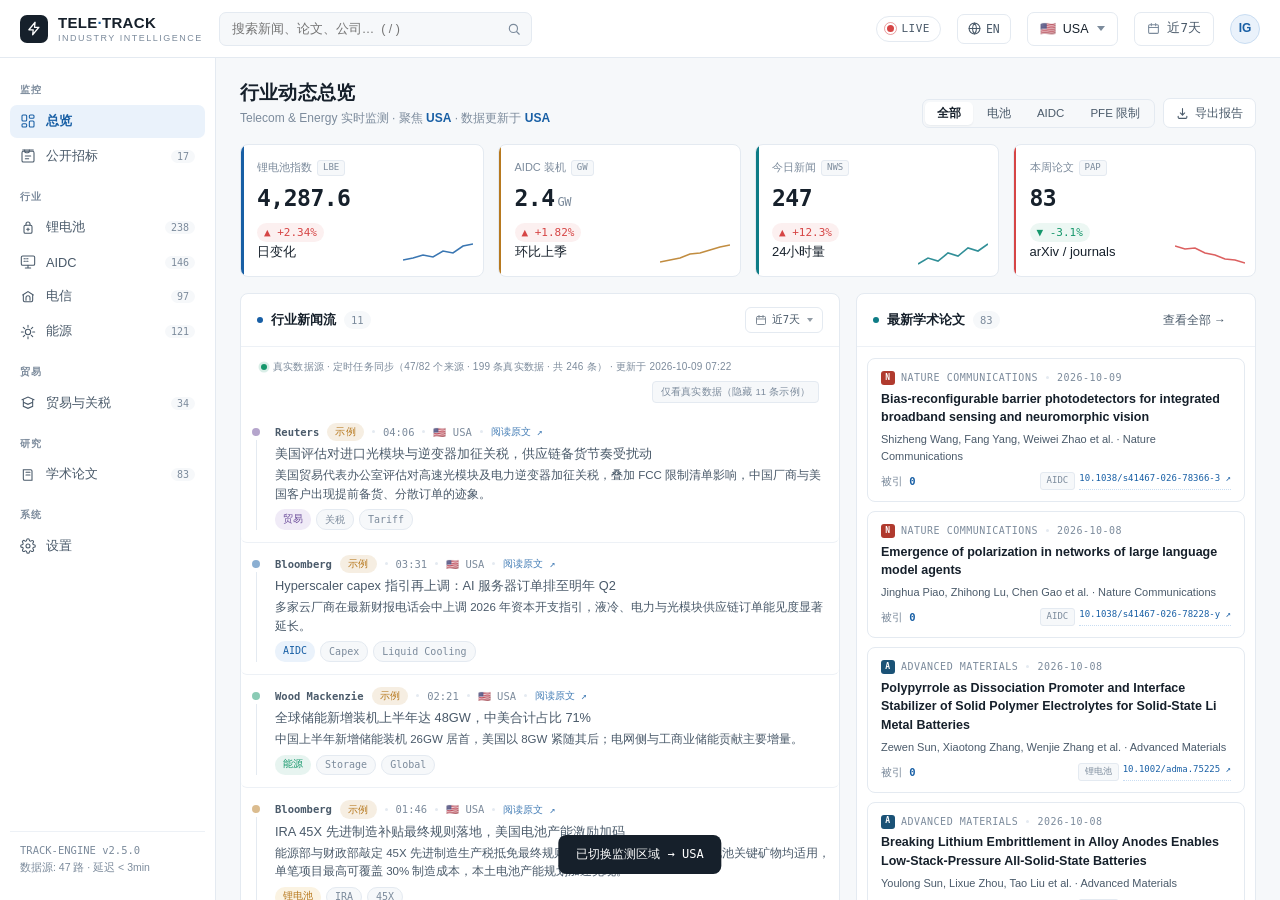
==== index.html @ 71526c95 "update index.html (real-source data pipeline)" ====
<!DOCTYPE html>
<html lang="zh-CN">
<head>
<meta charset="UTF-8">
<meta name="viewport" content="width=device-width, initial-scale=1.0">
<title>TELE·TRACK — Industry Intelligence</title>
<link rel="stylesheet" href="style.css?v=20261009e">
</head>
<body>
<div class="app">

  <div class="deploy-banner" id="deployBanner" style="display:none">
    <span class="dot-w"></span>
    <span id="deployText">已部署 · 公网访问:</span>
    <a href="#" id="deployLink" target="_blank"></a>
    <button class="btn ghost" style="height:22px;color:#aaa;border-color:#333" id="deployCopy">复制</button>
  </div>

  <header class="topbar">
    <div class="logo">
      <div class="logo-mark"><svg viewBox="0 0 24 24" fill="none" stroke="currentColor" stroke-width="2" stroke-linecap="round" stroke-linejoin="round"><path d="M13 2 3 14h7l-1 8 10-12h-7l1-8z"/></svg></div>
      <div><div class="logo-name">TELE<span>·</span>TRACK</div><div class="logo-sub">Industry Intelligence</div></div>
    </div>
    <div class="search"><input type="text" id="globalSearch" data-i18n-ph="search_ph" placeholder="搜索新闻、论文、公司…  ( / )"><svg viewBox="0 0 24 24" fill="none" stroke-width="2" stroke-linecap="round"><circle cx="11" cy="11" r="7"/><path d="m21 21-4.3-4.3"/></svg></div>
    <div class="top-spacer"></div>
    <div class="live-badge"><span class="live-dot"></span><span>LIVE</span></div>
    <button class="lang-btn" id="langBtn"><svg class="globe" viewBox="0 0 24 24" fill="none" stroke="currentColor" stroke-width="2" stroke-linecap="round"><circle cx="12" cy="12" r="10"/><path d="M2 12h20M12 2a15.3 15.3 0 0 1 0 20M12 2a15.3 15.3 0 0 0 0 20"/></svg><span id="langLabel">EN</span></button>
    <div class="country-wrap" id="countryWrap">
      <button class="country-btn" id="countryBtn"><span id="flagImg" class="flag">🇺🇸</span><span id="countryLabel">USA</span><span class="caret"></span></button>
      <div class="country-drop" id="countryDrop"></div>
    </div>
    <button class="date-btn" id="dateBtn"><svg viewBox="0 0 24 24" fill="none" stroke-width="2" stroke-linecap="round"><rect x="3" y="5" width="18" height="16" rx="2"/><path d="M8 3v4M16 3v4M3 10h18"/></svg><span id="dateRangeLabel">2026-08-21</span></button>
    <div class="avatar" id="avatarBtn">IG</div>
  </header>

  <div class="body">
    <nav class="sidebar">
      <div class="side-label" data-i18n="lbl_monitor">Monitor</div>
      <button class="nav-item active" data-page="overview"><svg viewBox="0 0 24 24" fill="none" stroke-width="1.8" stroke-linecap="round"><rect x="3" y="3" width="7" height="9" rx="1.5"/><rect x="14" y="3" width="7" height="5" rx="1.5"/><rect x="14" y="12" width="7" height="9" rx="1.5"/><rect x="3" y="16" width="7" height="5" rx="1.5"/></svg><span data-i18n="nav_overview">Overview</span></button>
      <button class="nav-item" data-page="tender"><svg viewBox="0 0 24 24" fill="none" stroke-width="1.8" stroke-linecap="round" stroke-linejoin="round"><path d="M14 3v2a2 2 0 0 1-2 2H9a2 2 0 0 1-2-2V3"/><path d="M4 3h16"/><rect x="3" y="5" width="18" height="16" rx="2"/><path d="M8 12h8M8 16h5"/></svg><span data-i18n="nav_tender">Tenders</span><span class="badge" id="tnBadge">14</span></button>
      <div class="side-label" data-i18n="lbl_sectors" style="padding-top:14px">Sectors</div>
      <button class="nav-item" data-page="lithium"><svg viewBox="0 0 24 24" fill="none" stroke-width="1.8" stroke-linecap="round"><rect x="6" y="8" width="12" height="12" rx="2"/><path d="M9 8V6a3 3 0 0 1 6 0v2M12 12v4M10 14h4"/></svg><span data-i18n="nav_lithium">Lithium Battery</span><span class="badge">238</span></button>
      <button class="nav-item" data-page="aidc"><svg viewBox="0 0 24 24" fill="none" stroke-width="1.8" stroke-linecap="round"><rect x="2" y="3" width="20" height="14" rx="2"/><path d="M8 21h8M12 17v4M6 7h2M10 7h2M6 11h2M10 11h2"/></svg><span data-i18n="nav_aidc">AIDC</span><span class="badge">146</span></button>
      <button class="nav-item" data-page="telecom"><svg viewBox="0 0 24 24" fill="none" stroke-width="1.8" stroke-linecap="round"><path d="m4 9 8-5 8 5M5 9v8a2 2 0 0 0 2 2h10a2 2 0 0 0 2-2V9M9 17v-4a3 3 0 0 1 6 0v4"/></svg><span data-i18n="nav_telecom">Telecom</span><span class="badge">97</span></button>
      <button class="nav-item" data-page="energy"><svg viewBox="0 0 24 24" fill="none" stroke-width="1.8" stroke-linecap="round"><circle cx="12" cy="12" r="4"/><path d="M12 2v3M12 19v3M2 12h3M19 12h3M4.9 4.9l2.1 2.1M17 17l2.1 2.1M19.1 4.9 17 7M7 17l-2.1 2.1"/></svg><span data-i18n="nav_energy">Energy</span><span class="badge">121</span></button>
      <div class="side-label" data-i18n="lbl_trade" style="padding-top:14px">Trade</div>
      <button class="nav-item" data-page="trade"><svg viewBox="0 0 24 24" fill="none" stroke-width="1.8" stroke-linecap="round"><path d="M3 7l9-4 9 4M5 7v10l7 3 7-3V7M5 11l7 3 7-3"/></svg><span data-i18n="nav_trade">Trade & Tariffs</span><span class="badge">34</span></button>
      <div class="side-label" data-i18n="lbl_research" style="padding-top:14px">Research</div>
      <button class="nav-item" data-page="papers"><svg viewBox="0 0 24 24" fill="none" stroke-width="1.8" stroke-linecap="round"><path d="M5 4h11a2 2 0 0 1 2 2v14H7a2 2 0 0 1-2-2V4z"/><path d="M9 8h6M9 12h6"/></svg><span data-i18n="nav_papers">Academic Papers</span><span class="badge">83</span></button>
      <div class="side-label" data-i18n="lbl_system" style="padding-top:14px">System</div>
      <button class="nav-item" data-page="settings"><svg viewBox="0 0 24 24" fill="none" stroke-width="1.8" stroke-linecap="round"><circle cx="12" cy="12" r="3"/><path d="M19.4 15a1.65 1.65 0 0 0 .33 1.82l.06.06a2 2 0 1 1-2.83 2.83l-.06-.06a1.65 1.65 0 0 0-1.82-.33 1.65 1.65 0 0 0-1 1.51V21a2 2 0 1 1-4 0v-.09A1.65 1.65 0 0 0 9 19.4a1.65 1.65 0 0 0-1.82.33l-.06.06a2 2 0 1 1-2.83-2.83l.06-.06a1.65 1.65 0 0 0 .33-1.82 1.65 1.65 0 0 0-1.51-1H3a2 2 0 1 1 0-4h.09A1.65 1.65 0 0 0 4.6 9a1.65 1.65 0 0 0-.33-1.82l-.06-.06a2 2 0 1 1 2.83-2.83l.06.06a1.65 1.65 0 0 0 1.82.33H9a1.65 1.65 0 0 0 1-1.51V3a2 2 0 1 1 4 0v.09a1.65 1.65 0 0 0 1 1.51 1.65 1.65 0 0 0 1.82-.33l.06-.06a2 2 0 1 1 2.83 2.83l-.06.06a1.65 1.65 0 0 0-.33 1.82V9a1.65 1.65 0 0 0 1.51 1H21a2 2 0 1 1 0 4h-.09a1.65 1.65 0 0 0-1.51 1z"/></svg><span data-i18n="nav_settings">Settings</span></button>
      <div class="side-bottom"><div class="ver">TRACK-ENGINE v2.5.0</div><div data-i18n="side_src">数据源: 47 路 · 延迟 < 3min</div></div>
    </nav>

    <main class="main" id="main">

      <!-- ============ OVERVIEW ============ -->
      <section class="page active" id="page-overview">
        <div class="page-head">
          <div class="page-title"><h1 data-i18n="ov_title">行业动态总览</h1><p><span data-i18n="ov_sub_a">Telecom & Energy 实时监测 · 聚焦</span> <span class="loc" id="ovLoc">China</span> · <span data-i18n="ov_sub_b">数据更新于</span> <span class="loc" id="ovTime">09:41:02</span></p></div>
          <div class="page-actions"><div class="tabs" id="ovTabs"><button class="tab active" data-f="all" data-i18n="tab_all">All</button><button class="tab" data-f="lithium" data-i18n="tab_battery">Battery</button><button class="tab" data-f="aidc" data-i18n="tab_aidc">AIDC</button><button class="tab" data-f="pfe" data-i18n="tab_pfe">PFE</button></div><button class="btn" id="exportBtn"><svg viewBox="0 0 24 24" width="13" height="13" fill="none" stroke="currentColor" stroke-width="2" stroke-linecap="round"><path d="M12 3v12m0 0 4-4m-4 4-4-4M4 17v2a2 2 0 0 0 2 2h12a2 2 0 0 0 2-2v-2"/></svg><span data-i18n="btn_export">导出报告</span></button></div>
        </div>
        <div class="kpi-row">
          <div class="kpi b-blue"><div class="kpi-label"><span data-i18n="kpi_li_idx">Lithium Battery Index</span> <span class="tag">LBE</span></div><div class="kpi-value" id="kpiLiIndex">4,287.6</div><span class="kpi-delta up" id="kpiLiDelta">▲ +2.34%</span><div class="kpi-sub" data-i18n="kpi_1d">1D change</div><svg class="kpi-spark" viewBox="0 0 70 30"><polyline points="0,24 10,22 20,19 30,21 40,15 50,17 60,10 70,8" fill="none" stroke="#185FA5" stroke-width="1.6"/></svg></div>
          <div class="kpi b-amber"><div class="kpi-label"><span data-i18n="kpi_aidc_cap">AIDC Capacity</span> <span class="tag">GW</span></div><div class="kpi-value">2.4<span class="unit">GW</span></div><span class="kpi-delta up">▲ +1.82%</span><div class="kpi-sub" data-i18n="kpi_qoq">vs prev quarter</div><svg class="kpi-spark" viewBox="0 0 70 30"><polyline points="0,26 10,24 20,22 30,18 40,17 50,14 60,11 70,9" fill="none" stroke="#B7791F" stroke-width="1.6"/></svg></div>
          <div class="kpi b-teal"><div class="kpi-label"><span data-i18n="kpi_news_today">News Today</span> <span class="tag">NWS</span></div><div class="kpi-value" id="kpiNews">247</div><span class="kpi-delta up">▲ +12.3%</span><div class="kpi-sub" data-i18n="kpi_24h">24h volume</div><svg class="kpi-spark" viewBox="0 0 70 30"><polyline points="0,28 10,22 20,25 30,17 40,20 50,12 60,15 70,8" fill="none" stroke="#0E7C86" stroke-width="1.6"/></svg></div>
          <div class="kpi b-red"><div class="kpi-label"><span data-i18n="kpi_papers_week">Papers This Week</span> <span class="tag">PAP</span></div><div class="kpi-value">83</div><span class="kpi-delta down">▼ -3.1%</span><div class="kpi-sub">arXiv / journals</div><svg class="kpi-spark" viewBox="0 0 70 30"><polyline points="0,10 10,13 20,12 30,17 40,19 50,23 60,24 70,27" fill="none" stroke="#D64545" stroke-width="1.6"/></svg></div>
        </div>

        <div class="cols-32">
          <div class="panel">
            <div class="panel-head"><div class="panel-title"><span class="dot"></span> <span data-i18n="pn_news" id="ovNewsTitle">行业新闻流</span> <span class="count" id="newsCount">247</span></div><div class="rp-mount" id="rpOvNews"></div></div>
            <div class="panel-body" style="padding:0 8px"><div class="news-list" id="newsList"></div></div>
            <div class="panel-foot" id="loadMoreNews" data-i18n="load_more_news">加载更多新闻 ↓</div>
          </div>
          <div class="panel">
            <div class="panel-head"><div class="panel-title"><span class="dot" style="background:var(--teal)"></span> <span data-i18n="pn_papers">最新学术论文</span> <span class="count">83</span></div><button class="btn ghost" style="height:26px" onclick="go('papers')" data-i18n="view_all">查看全部 →</button></div>
            <div class="panel-body" style="padding:2px 10px"><div id="paperList"></div></div>
          </div>
        </div>
        <div class="panel">
          <div class="panel-head"><div class="panel-title"><span class="dot" style="background:var(--accent)"></span> <span data-i18n="trend_title">新闻热度趋势</span></div><div class="rp-mount" id="rpTrend"></div><div class="legend"><div class="legend-item"><span class="sw" style="background:var(--amber)"></span><span data-i18n="leg_lithium">Lithium</span></div><div class="legend-item"><span class="sw" style="background:var(--accent)"></span><span data-i18n="leg_aidc">AIDC</span></div><div class="legend-item"><span class="sw" style="background:var(--teal)"></span><span data-i18n="leg_telecom">Telecom</span></div><div class="legend-item"><span class="sw" style="background:var(--down)"></span><span data-i18n="leg_energy">Energy</span></div></div></div>
          <div class="chart-wrap"><div class="bars" id="trendBars"></div></div>
        </div>

        <!-- Price table (LFP + AIDC focus) -->
        <div class="panel">
          <div class="panel-head"><div class="panel-title"><span class="dot" style="background:var(--amber)"></span> <span data-i18n="pt_title">核心商品价格 · Spot Prices</span></div><div style="display:flex;gap:12px;align-items:center"><span style="font-family:var(--mono);font-size:10.5px;color:var(--ink-3)" id="priceStamp">UTC+8 09:41</span><span class="chip" style="cursor:default" id="priceCountryChip">🇨🇳 China</span></div></div>
          <div class="panel-body" style="padding:0 8px"><table class="tbl" id="priceTable"></table></div>
        </div>
      </section>

      <!-- ============ LITHIUM ============ -->
      <section class="page" id="page-lithium">
        <div class="page-head"><div class="page-title"><h1 data-i18n="li_title">锂电池产业监测</h1><p data-i18n="li_sub">产业链 · 价格 · 产能 · 政策 · 实时新闻 <span class="loc" id="liLoc">China</span></p></div><div class="page-actions"><div class="chips" id="liChips"><button class="chip active" data-d="7d">7d</button><button class="chip" data-d="30d">30d</button><button class="chip" data-d="90d">90d</button></div></div></div>
        <div class="kpi-row">
          <div class="kpi b-amber"><div class="kpi-label" data-i18n="li_kpi1">碳酸锂现货</div><div class="kpi-value">76,500<span class="unit">¥/t</span></div><span class="kpi-delta up">▲ +1.2%</span><div class="kpi-sub">SMM 均价</div></div>
          <div class="kpi b-blue"><div class="kpi-label" data-i18n="li_kpi2">动力电池装机</div><div class="kpi-value">42.8<span class="unit">GWh</span></div><span class="kpi-delta up">▲ +8.4%</span><div class="kpi-sub" data-i18n="li_mom">月环比</div></div>
          <div class="kpi b-teal"><div class="kpi-label" data-i18n="li_kpi3">储能电池出货</div><div class="kpi-value">31.2<span class="unit">GWh</span></div><span class="kpi-delta up">▲ +15.6%</span><div class="kpi-sub" data-i18n="li_yoy">月同比</div></div>
          <div class="kpi b-red"><div class="kpi-label" data-i18n="li_kpi4">产能利用率</div><div class="kpi-value">67.3<span class="unit">%</span></div><span class="kpi-delta flat">— 持平</span><div class="kpi-sub" data-i18n="li_head">头部厂商</div></div>
        </div>
        <div class="cols-2">
          <div class="panel"><div class="panel-head"><div class="panel-title"><span class="dot" style="background:var(--amber)"></span> <span data-i18n="li_chart1">碳酸锂价格走势</span></div><div class="rp-mount" id="rpLiChart"></div></div><div class="chart-wrap"><svg class="svg-chart" id="liPriceChart" viewBox="0 0 520 200" preserveAspectRatio="none" style="height:200px"></svg></div></div>
          <div class="panel"><div class="panel-head"><div class="panel-title"><span class="dot" style="background:var(--teal)"></span> <span data-i18n="li_chain">产业链热度</span></div><div class="rp-mount" id="rpLiHeat"></div></div><div class="panel-body"><div class="heat-row" id="liHeat"></div></div></div>
        </div>
        <div class="panel"><div class="panel-head"><div class="panel-title"><span class="dot" style="background:var(--amber)"></span> <span data-i18n="li_news2">锂电池相关新闻</span></div><div class="rp-mount" id="rpLiNews"></div></div><div class="panel-body" style="padding:0 8px"><div class="news-list" id="liNewsList"></div></div></div>
      </section>

      <!-- ============ AIDC ============ -->
      <section class="page" id="page-aidc">
        <div class="page-head"><div class="page-title"><h1 data-i18n="ai_title">AIDC 算力基础设施监测</h1><p data-i18n="ai_sub">AI Data Center · 装机 · PUE · 资本开支 <span class="loc" id="aiLoc">China</span></p></div></div>
        <div class="kpi-row">
          <div class="kpi b-blue"><div class="kpi-label" data-i18n="ai_kpi1">智能算力规模</div><div class="kpi-value">2.4<span class="unit">EFLOPS</span></div><span class="kpi-delta up">▲ +18.2%</span><div class="kpi-sub" data-i18n="ai_yoy">同比</div></div>
          <div class="kpi b-teal"><div class="kpi-label" data-i18n="ai_kpi2">平均 PUE</div><div class="kpi-value">1.28</div><span class="kpi-delta down">▼ -0.06</span><div class="kpi-sub" data-i18n="ai_new">新建项目</div></div>
          <div class="kpi b-amber"><div class="kpi-label" data-i18n="ai_kpi3">数据中心资本开支</div><div class="kpi-value">312<span class="unit">B¥</span></div><span class="kpi-delta up">▲ +42.0%</span><div class="kpi-sub">2026E</div></div>
          <div class="kpi b-red"><div class="kpi-label" data-i18n="ai_kpi4">在用机柜</div><div class="kpi-value">86.4<span class="unit">万</span></div><span class="kpi-delta up">▲ +9.1%</span><div class="kpi-sub" data-i18n="ai_mom">环比</div></div>
        </div>
        <div class="cols-2">
          <div class="panel"><div class="panel-head"><div class="panel-title"><span class="dot"></span> <span data-i18n="ai_chart1">算力装机趋势 (EFLOPS)</span></div><div class="rp-mount" id="rpAidcChart"></div></div><div class="chart-wrap"><svg class="svg-chart" id="aidcChart" viewBox="0 0 520 200" preserveAspectRatio="none" style="height:200px"></svg></div></div>
          <div class="panel"><div class="panel-head"><div class="panel-title"><span class="dot" style="background:var(--amber)"></span> <span data-i18n="ai_region">区域布局</span></div><div class="rp-mount" id="rpAiRegion"></div></div><div class="panel-body"><table class="tbl" id="aiRegion"></table></div></div>
        </div>
        <div class="panel"><div class="panel-head"><div class="panel-title"><span class="dot" style="background:var(--accent)"></span> <span data-i18n="ai_news">AIDC 相关新闻</span></div><div class="rp-mount" id="rpAiNews"></div></div><div class="panel-body" style="padding:0 8px"><div class="news-list" id="aiNewsList"></div></div></div>
      </section>

      <!-- ============ TELECOM ============ -->
      <section class="page" id="page-telecom">
        <div class="page-head"><div class="page-title"><h1 data-i18n="tc_title">电信行业监测</h1><p data-i18n="tc_sub">5G · 网络资本开支 · 运营商数据 <span class="loc" id="tcLoc">China</span></p></div></div>
        <div class="kpi-row">
          <div class="kpi b-teal"><div class="kpi-label" data-i18n="tc_kpi1">5G 基站</div><div class="kpi-value">425.6<span class="unit">万</span></div><span class="kpi-delta up">▲ +6.8%</span><div class="kpi-sub" data-i18n="tc_cum">累计</div></div>
          <div class="kpi b-blue"><div class="kpi-label" data-i18n="tc_kpi2">5G 用户</div><div class="kpi-value">10.9<span class="unit">亿</span></div><span class="kpi-delta up">▲ +4.2%</span><div class="kpi-sub" data-i18n="tc_pen">渗透率 62%</div></div>
          <div class="kpi b-amber"><div class="kpi-label" data-i18n="tc_kpi3">电信资本开支</div><div class="kpi-value">348<span class="unit">B¥</span></div><span class="kpi-delta down">▼ -5.4%</span><div class="kpi-sub">2026E</div></div>
          <div class="kpi b-red"><div class="kpi-label" data-i18n="tc_kpi4">算力网络投入</div><div class="kpi-value">86<span class="unit">B¥</span></div><span class="kpi-delta up">▲ +31.0%</span><div class="kpi-sub" data-i18n="tc_share">占比提升</div></div>
        </div>
        <div class="cols-2">
          <div class="panel"><div class="panel-head"><div class="panel-title"><span class="dot" style="background:var(--teal)"></span> <span data-i18n="tc_chart1">5G 基站累计建设</span></div><div class="rp-mount" id="rpTcChart"></div></div><div class="chart-wrap"><svg class="svg-chart" id="tcChart" viewBox="0 0 520 200" preserveAspectRatio="none" style="height:200px"></svg></div></div>
          <div class="panel"><div class="panel-head"><div class="panel-title"><span class="dot" style="background:var(--amber)"></span> <span data-i18n="tc_ops">运营商动态</span></div><div class="rp-mount" id="rpTcMini"></div></div><div class="panel-body" style="padding:2px 8px"><div class="news-list" id="tcNewsMini"></div></div></div>
        </div>
        <div class="panel"><div class="panel-head"><div class="panel-title"><span class="dot"></span> <span data-i18n="tc_news">电信新闻流</span></div><div class="rp-mount" id="rpTcNews"></div></div><div class="panel-body" style="padding:0 8px"><div class="news-list" id="tcNewsList"></div></div></div>
      </section>

      <!-- ============ ENERGY ============ -->
      <section class="page" id="page-energy">
        <div class="page-head"><div class="page-title"><h1 data-i18n="eg_title">能源行业监测</h1><p data-i18n="eg_sub">电力需求 · 储能 · 新能源装机 · 电价 <span class="loc" id="egLoc">China</span></p></div></div>
        <div class="kpi-row">
          <div class="kpi b-down"><div class="kpi-label" data-i18n="eg_kpi1">全社会用电量</div><div class="kpi-value">9.36<span class="unit">万亿kWh</span></div><span class="kpi-delta up">▲ +6.5%</span><div class="kpi-sub" data-i18n="eg_cum">1-7月累计</div></div>
          <div class="kpi b-teal"><div class="kpi-label" data-i18n="eg_kpi2">新型储能新增</div><div class="kpi-value">38.4<span class="unit">GW</span></div><span class="kpi-delta up">▲ +47.0%</span><div class="kpi-sub" data-i18n="eg_yoy">同比</div></div>
          <div class="kpi b-blue"><div class="kpi-label" data-i18n="eg_kpi3">风光装机占比</div><div class="kpi-value">44.6<span class="unit">%</span></div><span class="kpi-delta up">▲ +3.2pp</span><div class="kpi-sub" data-i18n="eg_gen">发电装机</div></div>
          <div class="kpi b-amber"><div class="kpi-label" data-i18n="eg_kpi4">绿电交易量</div><div class="kpi-value">612<span class="unit">TWh</span></div><span class="kpi-delta up">▲ +58.0%</span><div class="kpi-sub" data-i18n="eg_yoy2">同比</div></div>
        </div>
        <div class="cols-2">
          <div class="panel"><div class="panel-head"><div class="panel-title"><span class="dot" style="background:var(--down)"></span> <span data-i18n="eg_chart1">电力需求结构</span></div><div class="rp-mount" id="rpEgDonut"></div></div><div class="panel-body" id="egDonutBox"><svg class="svg-chart" viewBox="0 0 300 180" style="height:180px;margin:0 auto;max-width:300px"><circle cx="150" cy="90" r="62" fill="none" stroke="#E4EAF1" stroke-width="26"/><circle cx="150" cy="90" r="62" fill="none" stroke="#15976B" stroke-width="26" stroke-dasharray="72 100" stroke-dashoffset="25" transform="rotate(-90 150 90)"/><circle cx="150" cy="90" r="62" fill="none" stroke="#185FA5" stroke-width="26" stroke-dasharray="62 100" stroke-dashoffset="97" transform="rotate(-90 150 90)"/><circle cx="150" cy="90" r="62" fill="none" stroke="#B7791F" stroke-width="26" stroke-dasharray="55 100" stroke-dashoffset="159" transform="rotate(-90 150 90)"/><circle cx="150" cy="90" r="62" fill="none" stroke="#0E7C86" stroke-width="26" stroke-dasharray="42 100" stroke-dashoffset="214" transform="rotate(-90 150 90)"/><text x="150" y="86" text-anchor="middle" font-family="var(--mono)" font-size="18" font-weight="600" fill="#16202B">9.36</text><text x="150" y="104" text-anchor="middle" font-size="9" fill="#7C8B9C">万亿 kWh</text></svg><div class="legend" style="justify-content:center;margin-top:8px;flex-wrap:wrap;gap:12px"><div class="legend-item"><span class="sw" style="background:var(--down)"></span>二产 41%</div><div class="legend-item"><span class="sw" style="background:var(--accent)"></span>三产 31%</div><div class="legend-item"><span class="sw" style="background:var(--amber)"></span>居民 20%</div><div class="legend-item"><span class="sw" style="background:var(--teal)"></span>一产 8%</div></div></div></div>
          <div class="panel"><div class="panel-head"><div class="panel-title"><span class="dot" style="background:var(--down)"></span> <span data-i18n="eg_chart2">新型储能装机趋势</span></div><div class="rp-mount" id="rpEgChart"></div></div><div class="chart-wrap"><svg class="svg-chart" id="egChart" viewBox="0 0 520 200" preserveAspectRatio="none" style="height:200px"></svg></div></div>
        </div>
        <div class="panel"><div class="panel-head"><div class="panel-title"><span class="dot" style="background:var(--down)"></span> <span data-i18n="eg_news">能源新闻流</span></div><div class="rp-mount" id="rpEgNews"></div></div><div class="panel-body" style="padding:0 8px"><div class="news-list" id="egNewsList"></div></div></div>
      </section>

      <!-- ============ TRADE & TARIFFS ============ -->
      <section class="page" id="page-trade">
        <div class="page-head"><div class="page-title"><h1 data-i18n="tr_title">贸易与关税监测</h1><p data-i18n="tr_sub">各国原材料价格 · 关税政策 · 贸易壁垒实时追踪 <span class="loc" id="trLoc">China</span></p></div></div>
        <div class="kpi-row">
          <div class="kpi b-purple"><div class="kpi-label" data-i18n="tr_kpi1">中国锂电出口额</div><div class="kpi-value">487<span class="unit">B¥</span></div><span class="kpi-delta up">▲ +18.5%</span><div class="kpi-sub" data-i18n="tr_yoy1">1-7月同比</div></div>
          <div class="kpi b-blue"><div class="kpi-label" data-i18n="tr_kpi2">对华综合关税均值</div><div class="kpi-value">23.4<span class="unit">%</span></div><span class="kpi-delta up">▲ +4.2pp</span><div class="kpi-sub" data-i18n="tr_yoy2">同比上升</div></div>
          <div class="kpi b-amber"><div class="kpi-label" data-i18n="tr_kpi3">欧盟 CBAM 覆盖率</div><div class="kpi-value">100<span class="unit">%</span></div><span class="kpi-delta flat">— 2026全面</span><div class="kpi-sub" data-i18n="tr_cbam">碳关税过渡期结束</div></div>
          <div class="kpi b-teal"><div class="kpi-label" data-i18n="tr_kpi4">贸易政策事件</div><div class="kpi-value">34</div><span class="kpi-delta up">▲ +6</span><div class="kpi-sub" data-i18n="tr_7d">近7日新增</div></div>
        </div>

        <div class="cols-2">
          <!-- Tariff comparison -->
          <div class="panel">
            <div class="panel-head"><div class="panel-title"><span class="dot" style="background:var(--purple)"></span> <span data-i18n="tr_tariff_tbl">主要产品关税对比</span></div><span class="chip" style="cursor:default" data-i18n="tr_vs_cn">对华进口</span></div>
            <div class="panel-body" style="padding:0 8px"><table class="tbl" id="tariffTable"></table><div class="tbl-src-hint" data-i18n="tr_src_hint">来源标注于各行 · 点击来源名跳转官方页面</div></div>
          </div>
          <!-- Raw material prices by country -->
          <div class="panel">
            <div class="panel-head"><div class="panel-title"><span class="dot" style="background:var(--amber)"></span> <span data-i18n="tr_mat_tbl">各国原材料实时价格</span></div></div>
            <div class="panel-body" style="padding:0 8px"><table class="tbl" id="matPriceTable"></table><div class="tbl-src-hint" data-i18n="tr_src_hint">来源标注于各行 · 点击来源名跳转官方页面</div></div>
          </div>
        </div>

        <!-- Tariff timeline -->
        <div class="panel">
          <div class="panel-head"><div class="panel-title"><span class="dot" style="background:var(--purple)"></span> <span data-i18n="tr_timeline">关税政策动态</span> <span class="count">34</span></div><div class="rp-mount" id="rpTradeNews"></div></div>
          <div class="panel-body" style="padding:0 8px"><div class="news-list" id="tradeNewsList"></div></div>
        </div>
      </section>

      <!-- ============ PAPERS ============ -->
      <section class="page" id="page-papers">
        <div class="page-head"><div class="page-title"><h1 data-i18n="pa_title">学术论文库</h1><p data-i18n="pa_sub">顶刊自动追踪 · Nature Energy / Science / Joule / EES / Adv. Mater. / IEEE / arXiv</p></div><div class="page-actions"><div class="search" style="max-width:240px"><input type="text" id="paperSearch" data-i18n-ph="pa_search_ph" placeholder="搜索标题 / 作者 / 关键词"><svg viewBox="0 0 24 24" fill="none" stroke-width="2" stroke-linecap="round"><circle cx="11" cy="11" r="7"/><path d="m21 21-4.3-4.3"/></svg></div></div></div>
        <div class="panel"><div class="panel-head"><div class="chips" id="paperJournals"><button class="chip active" data-j="all" data-i18n="pa_f_all">All</button><button class="chip" data-j="nature">Nature Energy</button><button class="chip" data-j="science">Science</button><button class="chip" data-j="natcom">Nat. Commun.</button><button class="chip" data-j="joule">Joule</button><button class="chip" data-j="ees">EES</button><button class="chip" data-j="advmat">Adv. Mater.</button><button class="chip" data-j="applied">Applied Energy</button><button class="chip" data-j="ieee">IEEE</button><button class="chip" data-j="arxiv">arXiv</button></div><div class="legend"><div class="legend-item"><span class="sw" style="background:var(--amber)"></span><span data-i18n="leg_lithium">Lithium</span></div><div class="legend-item"><span class="sw" style="background:var(--accent)"></span><span data-i18n="leg_aidc">AIDC</span></div><div class="legend-item"><span class="sw" style="background:var(--teal)"></span><span data-i18n="leg_telecom">Telecom</span></div><div class="legend-item"><span class="sw" style="background:var(--down)"></span><span data-i18n="leg_energy">Energy</span></div></div><div class="rp-mount" id="rpPapers"></div></div><div class="panel-body" style="padding:4px 12px 12px"><div id="paperGrid" style="display:grid;grid-template-columns:repeat(2,1fr);gap:0 14px"></div></div><div class="panel-foot" id="loadMorePapers" data-i18n="load_more_papers">加载更多论文 ↓</div></div>
      </section>

      <!-- ============ TENDERS (public procurement) ============ -->
      <section class="page" id="page-tender">
        <div class="page-head"><div class="page-title"><h1 data-i18n="tn_title">公开招标监测</h1><p data-i18n="tn_sub">各国官方采购平台招标信息 · 一键直达官网 <span class="loc" id="tnLoc">USA</span></p></div><div class="page-actions"><div class="chips" id="tnStatusChips"><button class="chip active" data-s="all" data-i18n="tn_f_all">All</button><button class="chip" data-s="open" data-i18n="tn_open">Open</button><button class="chip" data-s="closed" data-i18n="tn_closed">Closed</button></div></div></div>
        <div class="kpi-row">
          <div class="kpi b-blue"><div class="kpi-label"><span data-i18n="tn_stat_open">Open Tenders</span> <span class="tag">BID</span></div><div class="kpi-value" id="tnStatOpen">0</div><span class="kpi-delta up" data-i18n="tn_live">● LIVE</span><div class="kpi-sub">SAM.gov · CCGP · TED</div></div>
          <div class="kpi b-red"><div class="kpi-label"><span data-i18n="tn_stat_exp">Due in 7 Days</span> <span class="tag">SOON</span></div><div class="kpi-value" id="tnStatExp">0</div><span class="kpi-delta down" data-i18n="tn_soon">⏳ Urgent</span><div class="kpi-sub" data-i18n="tn_due7_sub">deadline approaching</div></div>
          <div class="kpi b-teal"><div class="kpi-label"><span data-i18n="tn_stat_mkt">Markets</span> <span class="tag">MKT</span></div><div class="kpi-value" id="tnStatMkt">0</div><span class="kpi-delta up" data-i18n="tn_mkt_d">🌐 Global</span><div class="kpi-sub" data-i18n="tn_mkt_sub">countries covered</div></div>
          <div class="kpi b-amber"><div class="kpi-label"><span data-i18n="tn_stat_new">New This Week</span> <span class="tag">NEW</span></div><div class="kpi-value" id="tnStatNew">0</div><span class="kpi-delta flat" data-i18n="tn_new_d">🆕 New</span><div class="kpi-sub" data-i18n="tn_new_sub">published in 7d</div></div>
        </div>
        <div class="panel">
          <div class="panel-head"><div class="panel-title"><span class="dot" style="background:var(--teal)"></span> <span data-i18n="tn_portals">Official Tender Portals</span> <span class="tag t-gov" style="margin-left:2px">GOV</span></div><span style="font-family:var(--mono);font-size:10px;color:var(--ink-3)" data-i18n="tn_portals_sub">Government platforms · click to open</span></div>
          <div class="panel-body" style="padding:8px 16px"><div class="tender-portal-row" id="tenderPortals"></div></div>
        </div>
        <div class="panel">
          <div class="panel-head"><div class="panel-title"><span class="dot" style="background:var(--amber)"></span> <span data-i18n="tn_list">Tender List</span> <span class="count" id="tnCount">14</span></div><div style="display:flex;gap:10px;align-items:center;flex-wrap:wrap"><div class="chips" id="tnSectorChips"><button class="chip active" data-f="all" data-i18n="tn_f_all">All</button><button class="chip" data-f="lithium" data-i18n="tag_lithium">Lithium</button><button class="chip" data-f="aidc" data-i18n="tag_aidc">AIDC</button><button class="chip" data-f="telecom" data-i18n="tag_telecom">Telecom</button><button class="chip" data-f="energy" data-i18n="tag_energy">Energy</button></div><div class="search" style="max-width:220px"><input type="text" id="tenderSearch" data-i18n-ph="tn_ph" placeholder="搜索招标项目 / 机构…"><svg viewBox="0 0 24 24" fill="none" stroke-width="2" stroke-linecap="round"><circle cx="11" cy="11" r="7"/><path d="m21 21-4.3-4.3"/></svg></div></div></div>
          <div class="panel-body" style="padding:0 8px"><div class="tender-list" id="tenderList"></div></div>
        </div>
      </section>

      <!-- ============ SETTINGS ============ -->
      <section class="page" id="page-settings">
        <div class="page-head"><div class="page-title"><h1 data-i18n="se_title">系统设置</h1><p data-i18n="se_sub">数据源、推送、订阅与 API 配置</p></div></div>
        <div class="cols-2">
          <div>
            <div class="panel"><div class="panel-body" style="padding:16px"><div style="display:flex;align-items:center;gap:14px"><div style="width:46px;height:46px;border-radius:50%;background:var(--accent-soft);border:1px solid var(--accent-line);display:flex;align-items:center;justify-content:center;color:var(--accent);font-size:17px;font-weight:600">IG</div><div style="flex:1"><div style="font-weight:700;font-size:15px">Ivy Guo</div><div style="font-size:11.5px;color:var(--ink-3);font-family:var(--mono)">ivy.guo@example.com · Analyst</div></div><button class="btn" id="editProfileBtn" data-i18n="se_edit">编辑</button></div></div></div>
            <div class="panel" style="margin-top:16px"><div class="panel-head"><div class="panel-title" data-i18n="se_ds">数据源与抓取</div></div><div class="panel-body" style="padding:2px 16px"><div class="set-group" style="margin-bottom:6px"></div></div></div>
            <div class="panel"><div class="panel-head"><div class="panel-title" data-i18n="se_notif">通知</div></div><div class="panel-body" style="padding:2px 16px"><div class="set-group" style="margin-bottom:6px"></div></div></div>
          </div>
          <div>
            <div class="panel"><div class="panel-head"><div class="panel-title" data-i18n="se_sub2">订阅与区域</div></div><div class="panel-body" style="padding:2px 16px"><div class="set-group" style="margin-bottom:6px"></div></div></div>
            <div class="panel"><div class="panel-head"><div class="panel-title" data-i18n="se_api">API 与集成</div></div><div class="panel-body" style="padding:2px 16px"><div class="set-group" style="margin-bottom:6px"></div></div></div>
            <div class="panel" style="margin-top:16px"><div class="panel-body" style="padding:16px"><div style="display:flex;align-items:center;gap:12px"><div style="width:38px;height:38px;border-radius:9px;background:var(--ink);display:flex;align-items:center;justify-content:center;color:#fff"><svg width="18" height="18" viewBox="0 0 24 24" fill="none" stroke="currentColor" stroke-width="2" stroke-linecap="round"><path d="M13 2 3 14h7l-1 8 10-12h-7l1-8z"/></svg></div><div style="flex:1"><div style="font-weight:600;font-size:13px">TELE·TRACK Pro</div><div style="font-size:11px;color:var(--ink-3)">当前版本 v2.5.0 · 订阅至 2027-03-01</div></div><button class="btn primary" data-i18n="se_upgrade">升级</button></div></div></div>
          </div>
        </div>
      </section>

    </main>
  </div>
</div>

<div class="modal-mask" id="dateModal"><div class="modal"><h3 data-i18n="dm_title">自定义日期范围</h3><div class="m-sub" data-i18n="dm_sub">选择新闻抓取的起止日期</div><div class="m-field"><label>START</label><input type="date" id="dStart" value="2026-08-01"></div><div class="m-field"><label>END</label><input type="date" id="dEnd" value="2026-08-21"></div><div class="m-field"><label>START TIME</label><input type="time" id="dStartT" value="00:00"></div><div class="m-field"><label>END TIME</label><input type="time" id="dEndT" value="23:59"></div><div class="m-actions"><button class="btn" id="dCancel" data-i18n="dm_cancel">取消</button><button class="btn primary" id="dApply" data-i18n="dm_apply">应用</button></div></div></div>
<div class="toast" id="toast"></div>

<script src="app.js?v=20261009e"></script>
</body>
</html>
---- style.css ----
:root{
  --bg:#F6F8FA;--panel:#FFFFFF;--ink:#16202B;--ink-2:#4A5A6A;--ink-3:#7C8B9C;
  --line:#E4EAF1;--line-2:#EDF1F6;--accent:#185FA5;--accent-soft:#EAF2FB;
  --accent-line:#C9DDF2;--up:#D64545;--down:#15976B;--amber:#B7791F;
  --amber-soft:#FBF3E2;--teal:#0E7C86;--teal-soft:#E2F3F4;--purple:#6B4C9A;
  --purple-soft:#F0EBF7;
  --mono:'JetBrains Mono','SF Mono',Consolas,'Roboto Mono',monospace;
  --sans:-apple-system,'Segoe UI','PingFang SC','Hiragino Sans GB','Microsoft YaHei',sans-serif;
  --r:8px;
}
*{margin:0;padding:0;box-sizing:border-box}
html,body{height:100%}
body{font-family:var(--sans);background:var(--bg);color:var(--ink);font-size:13px;line-height:1.55;-webkit-font-smoothing:antialiased;overflow:hidden}
::-webkit-scrollbar{width:8px;height:8px}
::-webkit-scrollbar-thumb{background:#D3DBE4;border-radius:4px}
::-webkit-scrollbar-track{background:transparent}
.app{display:flex;flex-direction:column;height:100vh}
.topbar{height:58px;background:var(--panel);border-bottom:1px solid var(--line);display:flex;align-items:center;gap:16px;padding:0 20px;flex-shrink:0;position:relative;z-index:30}
.logo{display:flex;align-items:center;gap:10px;user-select:none;flex-shrink:0}
.logo-mark{width:28px;height:28px;border-radius:7px;background:var(--ink);display:flex;align-items:center;justify-content:center;color:#fff}
.logo-mark svg{width:15px;height:15px}
.logo-name{font-weight:700;font-size:15px;letter-spacing:.3px}
.logo-name span{color:var(--accent)}
.logo-sub{font-size:9px;color:var(--ink-3);letter-spacing:1.5px;text-transform:uppercase;margin-top:-2px}
.search{flex:1;max-width:360px;position:relative}
.search input{width:100%;height:34px;border:1px solid var(--line);border-radius:7px;background:var(--bg);padding:0 34px 0 12px;font-size:12.5px;color:var(--ink);outline:none;transition:border .15s}
.search input:focus{border-color:var(--accent-line);background:#fff}
.search svg{position:absolute;right:11px;top:50%;transform:translateY(-50%);width:14px;height:14px;stroke:var(--ink-3)}
.top-spacer{flex:1}
.lang-btn{height:30px;padding:0 10px;border:1px solid var(--line);border-radius:7px;background:var(--panel);cursor:pointer;font-size:11.5px;color:var(--ink-2);font-family:var(--mono);display:inline-flex;align-items:center;gap:5px;transition:all .12s}
.lang-btn:hover{border-color:var(--accent-line);color:var(--accent)}
.lang-btn .globe{width:13px;height:13px}
.country-wrap{position:relative}
.country-btn{display:flex;align-items:center;gap:7px;height:34px;padding:0 12px;border:1px solid var(--line);border-radius:7px;background:var(--panel);cursor:pointer;font-size:12.5px;color:var(--ink);transition:border .15s}
.country-btn:hover{border-color:var(--accent-line)}
.country-btn .flag{font-size:13px;line-height:1;border:none}
.country-btn .caret{margin-left:2px;width:0;height:0;border-left:4px solid transparent;border-right:4px solid transparent;border-top:5px solid var(--ink-3)}
.country-drop{position:absolute;top:40px;right:0;background:var(--panel);border:1px solid var(--line);border-radius:10px;box-shadow:0 8px 28px rgba(22,32,43,.1);padding:6px;min-width:200px;max-height:380px;overflow-y:auto;display:none;z-index:50}
.country-drop.open{display:block}
.country-opt{display:flex;align-items:center;gap:9px;padding:7px 9px;border-radius:6px;cursor:pointer;font-size:12.5px}
.country-opt:hover{background:var(--accent-soft)}
.country-opt.active{background:var(--accent-soft);color:var(--accent);font-weight:600}
.country-opt .check{margin-left:auto;color:var(--accent);font-size:12px}
.date-btn{display:flex;align-items:center;gap:7px;height:34px;padding:0 12px;border:1px solid var(--line);border-radius:7px;background:var(--panel);cursor:pointer;font-size:12.5px;font-family:var(--mono);color:var(--ink-2)}
.date-btn:hover{border-color:var(--accent-line)}
.date-btn svg{width:13px;height:13px;stroke:var(--ink-3)}
.live-badge{display:flex;align-items:center;gap:7px;height:26px;padding:0 10px;border:1px solid var(--line);border-radius:20px;font-size:11px;color:var(--ink-2);font-family:var(--mono);letter-spacing:.5px;background:var(--panel)}
.live-dot{width:7px;height:7px;border-radius:50%;background:var(--up);position:relative}
.live-dot::after{content:'';position:absolute;inset:-3px;border-radius:50%;border:1px solid var(--up);opacity:.5;animation:pulse 1.8s infinite}
@keyframes pulse{0%{transform:scale(.6);opacity:.7}70%{transform:scale(1.3);opacity:0}100%{transform:scale(1.3);opacity:0}}
.avatar{width:30px;height:30px;border-radius:50%;background:var(--accent-soft);border:1px solid var(--accent-line);display:flex;align-items:center;justify-content:center;color:var(--accent);font-size:12px;font-weight:600;cursor:pointer;user-select:none;flex-shrink:0}
.body{display:flex;flex:1;min-height:0}
.sidebar{width:216px;background:var(--panel);border-right:1px solid var(--line);padding:14px 10px;display:flex;flex-direction:column;gap:2px;flex-shrink:0;overflow-y:auto}
.side-label{font-size:10px;letter-spacing:1.2px;color:var(--ink-3);text-transform:uppercase;padding:10px 10px 5px;font-weight:600}
.nav-item{display:flex;align-items:center;gap:10px;padding:8px 10px;border-radius:7px;cursor:pointer;color:var(--ink-2);font-size:12.8px;border:none;background:none;width:100%;text-align:left;transition:background .12s}
.nav-item svg{width:16px;height:16px;stroke:currentColor;stroke-width:1.6;flex-shrink:0}
.nav-item:hover{background:var(--bg);color:var(--ink)}
.nav-item.active{background:var(--accent-soft);color:var(--accent);font-weight:600}
.nav-item .badge{margin-left:auto;font-size:10px;font-family:var(--mono);background:var(--accent-soft);color:var(--accent);padding:1px 6px;border-radius:10px}
.nav-item:not(.active) .badge{background:var(--bg);color:var(--ink-3)}
.side-bottom{margin-top:auto;padding:10px;border-top:1px solid var(--line-2);font-size:10.5px;color:var(--ink-3);line-height:1.6}
.side-bottom .ver{font-family:var(--mono)}
.main{flex:1;overflow-y:auto;padding:20px 24px;min-width:0}
.page{display:none;animation:fadeIn .22s ease}
.page.active{display:block}
@keyframes fadeIn{from{opacity:0;transform:translateY(4px)}to{opacity:1;transform:none}}
.page-head{display:flex;align-items:flex-end;justify-content:space-between;margin-bottom:16px;flex-wrap:wrap;gap:10px}
.page-title h1{font-size:19px;font-weight:700;letter-spacing:.2px}
.page-title p{font-size:12px;color:var(--ink-3);margin-top:2px}
.page-title p .loc{color:var(--accent);font-weight:600}
.page-actions{display:flex;gap:8px;align-items:center}
.btn{height:30px;padding:0 12px;border:1px solid var(--line);border-radius:7px;background:var(--panel);font-size:12px;color:var(--ink-2);cursor:pointer;display:inline-flex;align-items:center;gap:6px;transition:all .12s}
.btn:hover{border-color:var(--accent-line);color:var(--accent)}
.btn.primary{background:var(--accent);border-color:var(--accent);color:#fff}
.btn.primary:hover{background:#14528F}
.btn.ghost{border-color:transparent}
.btn.ghost:hover{background:var(--bg);border-color:var(--line)}
.kpi-row{display:grid;grid-template-columns:repeat(4,1fr);gap:14px;margin-bottom:16px}
.kpi{background:var(--panel);border:1px solid var(--line);border-radius:var(--r);padding:14px 16px;position:relative;overflow:hidden}
.kpi::before{content:'';position:absolute;left:0;top:0;bottom:0;width:2.5px;background:transparent}
.kpi.b-blue::before{background:var(--accent)}
.kpi.b-amber::before{background:var(--amber)}
.kpi.b-teal::before{background:var(--teal)}
.kpi.b-red::before{background:var(--up)}
.kpi.b-down::before{background:var(--down)}
.kpi.b-purple::before{background:var(--purple)}
.kpi-label{font-size:11px;color:var(--ink-3);display:flex;align-items:center;gap:5px}
.kpi-label .tag{font-family:var(--mono);font-size:9px;padding:0 5px;border-radius:3px;background:var(--bg);color:var(--ink-3);border:1px solid var(--line)}
.kpi-value{font-family:var(--mono);font-size:23px;font-weight:600;margin-top:5px;letter-spacing:-.5px}
.kpi-value .unit{font-size:12px;color:var(--ink-3);font-weight:400;margin-left:3px}
.kpi-delta{display:inline-flex;align-items:center;gap:3px;font-family:var(--mono);font-size:11px;margin-top:6px;padding:1px 7px;border-radius:10px}
.kpi-delta.up{color:var(--up);background:rgba(214,69,69,.08)}
.kpi-delta.down{color:var(--down);background:rgba(21,151,107,.08)}
.kpi-delta.flat{color:var(--ink-3);background:var(--bg)}
.kpi-spark{position:absolute;right:10px;bottom:10px;width:70px;height:30px;opacity:.85}
.panel{background:var(--panel);border:1px solid var(--line);border-radius:var(--r);margin-bottom:16px}
.panel-head{display:flex;align-items:center;justify-content:space-between;padding:13px 16px;border-bottom:1px solid var(--line-2);flex-wrap:wrap;gap:8px}
.panel-title{font-size:13px;font-weight:600;display:flex;align-items:center;gap:8px}
.panel-title .dot{width:6px;height:6px;border-radius:50%;background:var(--accent)}
.panel-title .count{font-family:var(--mono);font-size:10.5px;color:var(--ink-3);background:var(--bg);padding:1px 7px;border-radius:10px;font-weight:400}
.panel-body{padding:6px 16px}
.panel-foot{padding:10px 16px;border-top:1px solid var(--line-2);font-size:11px;color:var(--ink-3);text-align:center;cursor:pointer}
.panel-foot:hover{color:var(--accent)}
.chips{display:flex;gap:6px;flex-wrap:wrap}
.chip{height:26px;padding:0 12px;border-radius:6px;border:1px solid var(--line);background:var(--panel);font-size:11.5px;color:var(--ink-2);cursor:pointer;font-family:var(--mono);display:inline-flex;align-items:center;transition:all .12s}
.chip:hover{border-color:var(--accent-line)}
.chip.active{background:var(--accent);border-color:var(--accent);color:#fff}
.tabs{display:flex;gap:2px;background:var(--bg);border:1px solid var(--line);border-radius:7px;padding:2px}
.tab{padding:4px 12px;border-radius:5px;font-size:11.5px;color:var(--ink-2);cursor:pointer;border:none;background:none}
.tab.active{background:var(--panel);color:var(--ink);font-weight:600;box-shadow:0 1px 2px rgba(22,32,43,.06)}
.news-list{padding:4px 0}
.news-item{display:flex;gap:12px;padding:12px 8px;border-bottom:1px solid var(--line-2);position:relative;margin:0 -8px;border-radius:6px}
.news-item:last-child{border-bottom:none}
.news-item:hover{background:var(--bg)}
.news-rail{display:flex;flex-direction:column;align-items:center;gap:4px;padding-top:2px;flex-shrink:0;width:14px}
.news-dot{width:8px;height:8px;border-radius:50%;margin-top:3px}
.news-dot.t-lithium{background:var(--amber)}
.news-dot.t-aidc{background:var(--accent)}
.news-dot.t-telecom{background:var(--teal)}
.news-dot.t-energy{background:var(--down)}
.news-dot.t-trade{background:var(--purple)}
.news-dot.t-pfe{background:#7C5CFF}
.news-rail .line{width:1px;flex:1;background:var(--line)}
.news-body{flex:1;min-width:0}
.news-meta{display:flex;align-items:center;gap:8px;font-size:10.5px;color:var(--ink-3);font-family:var(--mono)}
.news-meta .src{font-weight:600;color:var(--ink-2)}
.news-meta .sep{width:3px;height:3px;border-radius:50%;background:var(--line);flex-shrink:0}
.news-title{font-size:12.8px;margin-top:3px;line-height:1.5;cursor:pointer;color:var(--ink)}
.news-title:hover{color:var(--accent)}
.news-summary{font-size:11.5px;color:var(--ink-2);margin-top:3px;line-height:1.6;display:-webkit-box;-webkit-line-clamp:2;-webkit-box-orient:vertical;overflow:hidden}
.news-tags{display:flex;gap:5px;margin-top:6px;flex-wrap:wrap}
.tag{font-size:10px;padding:1.5px 8px;border-radius:10px;font-family:var(--mono)}
.tag.t-lithium{background:var(--amber-soft);color:var(--amber)}
.tag.t-aidc{background:var(--accent-soft);color:var(--accent)}
.tag.t-telecom{background:var(--teal-soft);color:var(--teal)}
.tag.t-energy{background:rgba(21,151,107,.1);color:var(--down)}
.tag.t-trade{background:var(--purple-soft);color:var(--purple)}
.tag.t-pfe{background:rgba(124,92,255,.12);color:#7C5CFF}
.tag.t-gov{background:rgba(74,90,106,.14);color:#4A5A6A;letter-spacing:.4px;text-transform:uppercase}
.tag.t-country{background:var(--bg);color:var(--ink-3);border:1px solid var(--line)}
.paper{border:1px solid var(--line);border-radius:8px;padding:11px 13px;margin:9px 0;transition:border .12s}
.paper:hover{border-color:var(--accent-line)}
.paper .p-journal{display:flex;align-items:center;gap:6px;font-size:10px;font-family:var(--mono);color:var(--ink-3);letter-spacing:.5px;text-transform:uppercase}
.paper .p-journal .j-ico{width:14px;height:14px;border-radius:3px;display:inline-flex;align-items:center;justify-content:center;font-size:8px;font-weight:700;color:#fff}
.paper .p-title{font-size:12.5px;font-weight:600;margin-top:4px;line-height:1.5;cursor:pointer}
.paper .p-title:hover{color:var(--accent)}
.paper .p-authors{font-size:11px;color:var(--ink-2);margin-top:4px}
.paper .p-foot{display:flex;justify-content:space-between;align-items:center;margin-top:7px;font-size:10.5px;color:var(--ink-3)}
.paper .p-foot .cites{font-family:var(--mono)}
.paper .p-foot .cites b{color:var(--accent)}
.paper .p-doistyle{display:flex;gap:4px}
.paper .p-doistyle span{font-size:9px;font-family:var(--mono);padding:1px 6px;border-radius:3px;background:var(--bg);border:1px solid var(--line)}
.chart-wrap{padding:16px}
.chart-head{display:flex;justify-content:space-between;align-items:center;margin-bottom:12px;flex-wrap:wrap;gap:8px}
.chart-head .legend{display:flex;gap:16px;font-size:11px;color:var(--ink-2);flex-wrap:wrap}
.legend-item{display:flex;align-items:center;gap:6px}
.legend-item .sw{width:9px;height:9px;border-radius:2px}
.bars{display:flex;align-items:flex-end;gap:8px;height:150px;padding:0 4px;border-bottom:1px solid var(--line)}
.bar-col{flex:1;display:flex;flex-direction:column;align-items:center;gap:6px;height:100%;justify-content:flex-end}
.bar-stack{width:100%;max-width:26px;display:flex;flex-direction:column;justify-content:flex-end;height:100%;border-radius:3px 3px 0 0;overflow:hidden}
.bar-stack .b-lithium{background:var(--amber)}
.bar-stack .b-aidc{background:var(--accent)}
.bar-stack .b-telecom{background:var(--teal)}
.bar-stack .b-energy{background:var(--down)}
.bar-val{font-family:var(--mono);font-size:9.5px;color:var(--ink-3)}
.bar-x{font-family:var(--mono);font-size:10px;color:var(--ink-3);padding-top:6px;border-top:1px solid var(--line);width:100%;text-align:center}
.svg-chart{width:100%;height:auto;display:block}
.grid-line{stroke:var(--line-2);stroke-dasharray:3 4}
.area{opacity:.08}
.cols-2{display:grid;grid-template-columns:1fr 1fr;gap:16px}
.cols-32{display:grid;grid-template-columns:3fr 2fr;gap:16px}
@media(max-width:1100px){.cols-32,.cols-2{grid-template-columns:1fr}.kpi-row{grid-template-columns:repeat(2,1fr)}}
table.tbl{width:100%;border-collapse:collapse;font-size:12px}
.tbl th{font-size:10px;text-transform:uppercase;letter-spacing:.8px;color:var(--ink-3);text-align:left;padding:9px 10px;border-bottom:1px solid var(--line);font-weight:600}
.tbl td{padding:9px 10px;border-bottom:1px solid var(--line-2);font-family:var(--mono);font-size:11.5px}
.tbl tr:hover td{background:var(--bg)}
.tbl td.name{font-family:var(--sans);font-weight:500}
.tbl .chg-up{color:var(--up)}
.tbl .chg-down{color:var(--down)}
.price-group th{background:var(--bg);font-size:10.5px;color:var(--ink-2);text-transform:none;letter-spacing:.3px}
.price-group th .star{color:var(--up);margin-right:3px}
.price-group.aidc-group th{color:var(--accent)}
.price-group.lithium-group th{color:var(--amber)}
.set-group{margin-bottom:22px}
.set-group h3{font-size:11px;letter-spacing:1px;text-transform:uppercase;color:var(--ink-3);margin-bottom:10px}
.set-row{display:flex;align-items:center;justify-content:space-between;padding:11px 0;border-bottom:1px solid var(--line-2)}
.set-row:last-child{border-bottom:none}
.set-row .s-label{font-size:12.8px;font-weight:500}
.set-row .s-desc{font-size:11px;color:var(--ink-3);margin-top:2px}
.switch{width:36px;height:20px;border-radius:20px;background:var(--line);position:relative;cursor:pointer;transition:background .15s;flex-shrink:0}
.switch::after{content:'';position:absolute;top:2px;left:2px;width:16px;height:16px;border-radius:50%;background:#fff;transition:left .15s;box-shadow:0 1px 2px rgba(0,0,0,.15)}
.switch.on{background:var(--accent)}
.switch.on::after{left:18px}
.set-select{height:30px;border:1px solid var(--line);border-radius:6px;padding:0 10px;font-size:12px;color:var(--ink);background:var(--panel);font-family:var(--mono);outline:none;cursor:pointer}
.set-select:focus{border-color:var(--accent-line)}
.modal-mask{position:fixed;inset:0;background:rgba(15,23,32,.35);z-index:100;display:none;align-items:center;justify-content:center;backdrop-filter:blur(2px)}
.modal-mask.open{display:flex}
.modal{background:var(--panel);border-radius:12px;padding:22px;width:320px;box-shadow:0 20px 60px rgba(15,23,32,.2)}
.modal h3{font-size:15px;margin-bottom:4px}
.modal .m-sub{font-size:11.5px;color:var(--ink-3);margin-bottom:16px}
.modal .m-field{margin-bottom:12px}
.modal label{font-size:11px;color:var(--ink-3);display:block;margin-bottom:4px;font-family:var(--mono)}
.modal input[type=date]{width:100%;height:32px;border:1px solid var(--line);border-radius:6px;padding:0 10px;font-family:var(--mono);font-size:12px;outline:none}
.modal input[type=date]:focus{border-color:var(--accent-line)}
.modal .m-actions{display:flex;justify-content:flex-end;gap:8px;margin-top:18px}
.toast{position:fixed;bottom:26px;left:50%;transform:translateX(-50%) translateY(20px);background:var(--ink);color:#fff;font-size:12px;padding:10px 18px;border-radius:8px;opacity:0;transition:all .25s;z-index:200;font-family:var(--mono);pointer-events:none}
.toast.show{opacity:1;transform:translateX(-50%) translateY(0)}
.empty{padding:30px;text-align:center;color:var(--ink-3);font-size:12px}
/* Empty state when the user's selected time window holds no news (no silent auto-widening) */
.news-range-empty{padding:22px 16px;line-height:1.6}
.news-range-empty::before{content:'⏱';display:block;font-size:16px;margin-bottom:6px;opacity:.7}
.nre-avail{margin-top:5px;font-size:10.5px;color:var(--ink-3)}
.nre-actions{display:flex;justify-content:center;gap:8px;margin-top:12px;flex-wrap:wrap}
.nre-btn{font-size:10.5px!important;padding:4px 12px!important}
/* "showing latest X of Y" hint when the feed caps at newsShown inside a larger window */
.feed-shown-hint{padding:10px 14px;text-align:center;font-size:10.5px;color:var(--ink-3);border-top:1px dashed var(--line-2)}
/* live-source status line in the PFE gov section */
.fr-live-note{display:flex;align-items:center;gap:6px;padding:8px 12px;font-size:10px;color:var(--ink-3);letter-spacing:.2px}
.fr-live-note .fr-dot{width:6px;height:6px;border-radius:50%;background:var(--teal);flex:none}
.fr-dot.live{background:#15976B;box-shadow:0 0 0 2.5px rgba(21,151,107,.16)}
.feed-src-note{flex-wrap:wrap}
.feed-src-note.is-live .fr-dot{background:#15976B}
.feed-split{margin-left:4px;padding:1px 5px;border-radius:3px;background:var(--bg);border:1px solid var(--line);font-family:var(--mono);font-size:9px;color:var(--ink-3)}
/* provenance status line: the text takes the row, the toggle sits at the end */
.feed-note-text{flex:1 1 auto;min-width:0}
.feed-toggle{flex:none;margin-left:auto;padding:2px 8px;border:1px solid var(--line);border-radius:4px;background:var(--bg);color:var(--ink-3);font-family:var(--sans);font-size:9.5px;line-height:1.7;letter-spacing:.2px;cursor:pointer;transition:color .15s,border-color .15s,background .15s}
.feed-toggle:hover{color:var(--ink);border-color:var(--ink-3)}
.feed-toggle.on{background:rgba(21,151,107,.1);border-color:rgba(21,151,107,.4);color:#15976B}
.feed-hidden-hint{padding:6px 12px 8px;font-size:9.5px;color:var(--ink-3);letter-spacing:.2px;border-bottom:1px dashed var(--line-2)}
/* source-provenance badges: LIVE = fetched from a real source, SAMPLE = demo data */
.tag.t-live{background:rgba(21,151,107,.12);color:#15976B;letter-spacing:.4px;text-transform:uppercase}
.tag.t-demo{background:rgba(183,121,31,.13);color:#B7791F;letter-spacing:.3px}
/* demo rows are visibly toned down so the real ones stand out at a glance */
.news-item.is-demo .news-title a{color:var(--ink-2);font-weight:500}
.news-item.is-demo .news-dot{opacity:.5}
/* real papers link straight to the DOI; curated demo papers keep a plain label */
.p-doi{color:var(--accent);text-decoration:none;font-family:var(--mono);font-size:9px;border-bottom:1px dotted var(--accent-line)}
.p-doi:hover{border-bottom-style:solid}
/* PFE view — two-section layout (industry news / government policy) */
.news-sec-title{display:flex;align-items:center;gap:7px;font-size:11px;font-weight:600;letter-spacing:.6px;text-transform:uppercase;color:var(--ink-2);padding:12px 12px 7px;border-bottom:1px solid var(--line-2)}
.news-sec-title .bar{width:3px;height:11px;border-radius:2px;background:var(--accent);flex:none}
.news-sec-title.gov .bar{background:var(--teal)}
.news-sec-title .cnt{margin-left:auto;font-family:var(--mono);font-size:10px;color:var(--ink-3)}
.gov-src-row{display:flex;flex-wrap:wrap;gap:6px;padding:9px 12px 4px;align-items:center}
.gov-chip{display:inline-flex;align-items:stretch;border:1px solid var(--line-2);border-radius:6px;overflow:hidden;background:var(--panel)}
.gov-chip .gcf{font-size:10px;letter-spacing:.3px;line-height:1.6;color:var(--ink-2);background:transparent;border:none;padding:3px 8px;cursor:pointer;display:inline-flex;gap:5px;align-items:center;transition:color .12s,background .12s;font-family:inherit}
.gov-chip .gcf:hover{color:var(--teal)}
.gov-chip .gcf.active{color:var(--teal);background:color-mix(in srgb,var(--teal) 10%,transparent);font-weight:600}
.gov-chip .gc-cnt{font-family:var(--mono);font-size:9px;opacity:.55}
.gov-chip .gcf.active .gc-cnt{opacity:.8}
/* a source with nothing inside the selected range: still clickable-by-look, but visibly spent */
.gov-chip .gcf.gc-zero{color:var(--ink-3);opacity:.5;cursor:default}
.gov-chip .gcf.gc-zero:hover{color:var(--ink-3)}
.gov-chip .gcf.gc-zero .gc-cnt{opacity:.7}
.gov-chip .gce{font-size:10px;line-height:1.6;color:var(--ink-3);border-left:1px solid var(--line-2);padding:3px 7px;text-decoration:none;transition:color .12s,background .12s}
.gov-chip .gce:hover{color:var(--teal);background:color-mix(in srgb,var(--teal) 8%,transparent)}
.heat-row{display:grid;grid-template-columns:repeat(7,1fr);gap:8px}
.heat{background:var(--panel);border:1px solid var(--line);border-radius:7px;padding:10px;text-align:center;cursor:pointer;transition:border .12s}
.heat:hover{border-color:var(--accent-line)}
.heat .h-day{font-size:10px;color:var(--ink-3);font-family:var(--mono)}
.heat .h-num{font-family:var(--mono);font-size:16px;font-weight:600;margin-top:3px}
.heat .h-bar{height:3px;border-radius:2px;margin-top:6px;background:var(--line)}
.heat .h-bar i{display:block;height:100%;border-radius:2px}
.tariff-badge{display:inline-block;font-size:10px;font-family:var(--mono);padding:1px 7px;border-radius:4px}
.tariff-badge.up{color:var(--up);background:rgba(214,69,69,.08)}
.tariff-badge.flat{color:var(--ink-3);background:var(--bg)}
.tariff-badge.new{color:var(--accent);background:var(--accent-soft)}
/* Row-level source attribution inside tariff / material tables */
.tbl td.name .t-src{display:block;margin-top:3px;font-family:var(--sans);font-weight:400;font-size:9px;letter-spacing:.2px;line-height:1.45}
.tbl .t-src a{color:var(--teal);text-decoration:none;border-bottom:1px dotted transparent}
.tbl .t-src a:hover{color:var(--teal);border-bottom-color:var(--teal)}
.tbl-src-hint{font-size:9px;color:var(--ink-3);padding:6px 10px 5px;letter-spacing:.3px;line-height:1.5}
.deploy-banner{background:var(--ink);color:#fff;padding:8px 20px;font-size:11.5px;display:flex;align-items:center;justify-content:center;gap:10px;flex-shrink:0}
.deploy-banner a{color:#7DC4FF;text-decoration:none;font-family:var(--mono)}
.deploy-banner .dot-w{width:6px;height:6px;border-radius:50%;background:#4ADE80;flex-shrink:0}
.modal input[type=time]{width:100%;height:32px;border:1px solid var(--line);border-radius:6px;padding:0 10px;font-family:var(--mono);font-size:12px;outline:none}
.modal input[type=time]:focus{border-color:var(--accent-line)}
/* ===== Date & Time Range Picker ===== */
.rp{position:relative;display:inline-flex;flex-shrink:0;align-self:center}
.rp-btn{display:inline-flex;align-items:center;gap:5px;height:26px;padding:0 9px;border:1px solid var(--line);border-radius:6px;background:var(--panel);color:var(--ink-2);font-size:10.5px;font-family:var(--mono);cursor:pointer;transition:border .12s,color .12s;white-space:nowrap}
.rp-btn:hover{border-color:var(--accent-line);color:var(--ink)}
.rp-btn svg{opacity:.7;flex-shrink:0}
.rp-caret{width:0;height:0;border-left:3.5px solid transparent;border-right:3.5px solid transparent;border-top:4px solid currentColor;opacity:.6;margin-left:2px}
.rp-pop{position:absolute;top:calc(100% + 6px);right:0;width:262px;background:var(--panel);border:1px solid var(--line);border-radius:10px;box-shadow:0 16px 40px rgba(15,23,32,.14);z-index:70;display:none}
.rp-pop.open{display:block}
.rp-presets{display:grid;grid-template-columns:repeat(5,1fr);gap:4px;padding:10px 10px 8px}
.rp-chip{height:24px;border:1px solid var(--line);border-radius:6px;background:var(--bg);color:var(--ink-2);font-size:10px;font-family:var(--mono);cursor:pointer;transition:all .12s}
.rp-chip:hover{border-color:var(--accent-line);color:var(--ink)}
.rp-chip.active{background:var(--accent);border-color:var(--accent);color:#fff}
.rp-chip.rp-cust{grid-column:span 2}
.rp-custom{display:none;padding:2px 10px 10px;border-top:1px dashed var(--line)}
.rp-custom.show{display:block}
.rp-row{display:flex;align-items:center;gap:5px;margin-top:8px}
.rp-lbl{font-size:9.5px;color:var(--ink-3);font-family:var(--mono);width:26px;flex-shrink:0}
.rp-in{flex:1;min-width:0;height:26px;border:1px solid var(--line);border-radius:6px;padding:0 6px;font-family:var(--mono);font-size:10.5px;color:var(--ink);background:var(--panel);outline:none}
.rp-in:focus{border-color:var(--accent-line)}
.rp-foot{display:flex;justify-content:flex-end;margin-top:10px}
/* ===== News clickable links ===== */
.news-item{cursor:pointer}
.news-meta .src{font-weight:600;color:var(--ink-2);text-decoration:none;transition:color .12s}
.news-meta .src:hover{color:var(--accent)}
.news-meta .read-ext{font-size:10px;color:var(--accent);text-decoration:none;font-weight:500;opacity:.8;transition:opacity .12s}
.news-meta .read-ext:hover{opacity:1;text-decoration:underline}
.news-title a{color:inherit;text-decoration:none;transition:color .12s}
.news-title a:hover{color:var(--accent)}
.news-item:hover .news-title a{color:var(--accent)}
/* ===== End News links ===== */
.rp-foot .btn{height:26px;font-size:11px}
/* ===== Tender monitor ===== */
.tender-portal-row{display:flex;flex-wrap:wrap;gap:7px;padding:2px 0}
.tender-portal-row a{display:inline-flex;align-items:center;gap:5px;font-size:10.5px;font-family:var(--mono);color:var(--ink-2);border:1px solid var(--line);border-radius:6px;padding:4px 9px;text-decoration:none;transition:all .12s}
.tender-portal-row a .pf{font-size:12px;line-height:1}
.tender-portal-row a:hover{border-color:var(--teal);color:var(--teal)}
.tender-portal-row a.cur{border-color:var(--teal);background:rgba(14,124,134,.08);color:var(--teal);font-weight:600}
.tender-list{padding:4px 0}
.tender-item{display:flex;gap:14px;align-items:center;padding:13px 10px;border-bottom:1px solid var(--line-2);margin:0 -8px;border-radius:8px;cursor:pointer;transition:background .12s}
.tender-item:last-child{border-bottom:none}
.tender-item:hover{background:var(--bg)}
.tender-left{flex:1;min-width:0}
.tender-top{display:flex;gap:6px;align-items:center;margin-bottom:5px}
.tender-title{font-size:13px;font-weight:600;line-height:1.5}
.tender-title a{color:var(--ink);text-decoration:none;transition:color .12s}
.tender-title a:hover{color:var(--accent)}
.tender-meta{display:flex;align-items:center;gap:7px;font-size:10.5px;color:var(--ink-3);font-family:var(--mono);margin-top:5px;flex-wrap:wrap}
.tender-meta .sep{width:3px;height:3px;border-radius:50%;background:var(--line);flex-shrink:0}
.tender-meta .tend-agency{font-weight:500;color:var(--ink-2)}
.tender-meta .tend-src{font-weight:600;color:var(--accent)}
.tender-right{display:flex;flex-direction:column;align-items:flex-end;gap:5px;flex-shrink:0;min-width:112px}
.tender-budget{font-family:var(--mono);font-size:15px;font-weight:600;color:var(--ink);letter-spacing:-.3px}
.tender-ddl{font-size:10.5px;font-family:var(--mono);padding:1.5px 9px;border-radius:10px}
.tender-ddl.open{color:var(--teal);background:rgba(14,124,134,.09)}
.tender-ddl.due{color:var(--up);background:rgba(214,69,69,.09)}
.tender-ddl.closed{color:var(--ink-3);background:var(--bg)}
.tender-go{height:24px;font-size:10.5px;margin-top:1px}
.tag.t-status{letter-spacing:.3px}
.tag.t-open{background:rgba(14,124,134,.1);color:var(--teal)}
.tag.t-closed{background:var(--bg);color:var(--ink-3);border:1px solid var(--line)}
@media (max-width:1100px){.tender-item{flex-wrap:wrap}.tender-right{flex-direction:row;align-items:center;min-width:0;gap:10px}}
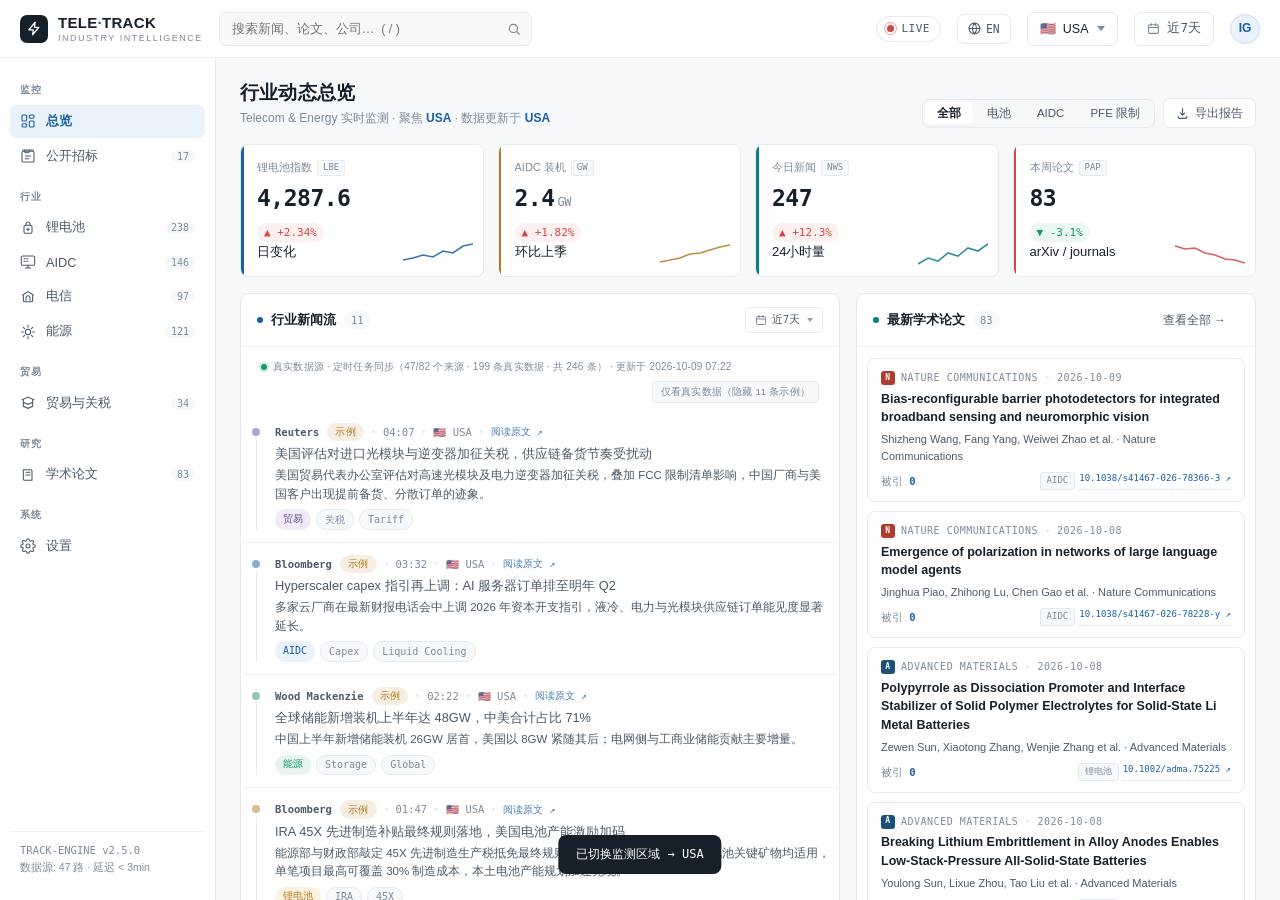
==== commit 98b9059a: "update index.html (real-source data pipeline)" ====
--- a/index.html
+++ b/index.html
@@ -4,7 +4,7 @@
 <meta charset="UTF-8">
 <meta name="viewport" content="width=device-width, initial-scale=1.0">
 <title>TELE·TRACK — Industry Intelligence</title>
-<link rel="stylesheet" href="style.css?v=20261009e">
+<link rel="stylesheet" href="style.css?v=20261009f">
 </head>
 <body>
 <div class="app">
@@ -233,6 +233,6 @@
 <div class="modal-mask" id="dateModal"><div class="modal"><h3 data-i18n="dm_title">自定义日期范围</h3><div class="m-sub" data-i18n="dm_sub">选择新闻抓取的起止日期</div><div class="m-field"><label>START</label><input type="date" id="dStart" value="2026-08-01"></div><div class="m-field"><label>END</label><input type="date" id="dEnd" value="2026-08-21"></div><div class="m-field"><label>START TIME</label><input type="time" id="dStartT" value="00:00"></div><div class="m-field"><label>END TIME</label><input type="time" id="dEndT" value="23:59"></div><div class="m-actions"><button class="btn" id="dCancel" data-i18n="dm_cancel">取消</button><button class="btn primary" id="dApply" data-i18n="dm_apply">应用</button></div></div></div>
 <div class="toast" id="toast"></div>
 
-<script src="app.js?v=20261009e"></script>
+<script src="app.js?v=20261009f"></script>
 </body>
 </html>
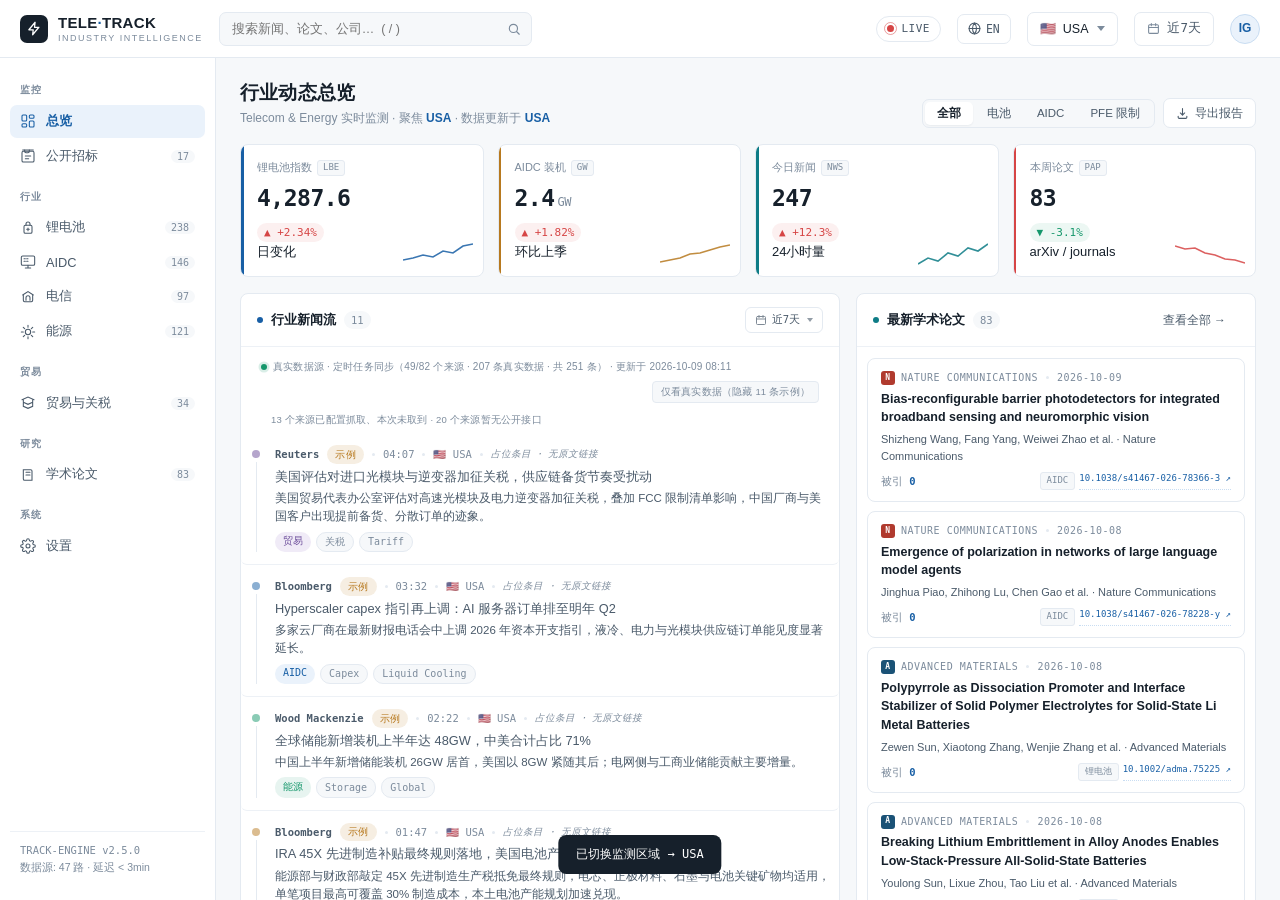
==== commit 6a52b760: "update index.html (real-source data pipeline)" ====
--- a/index.html
+++ b/index.html
@@ -4,16 +4,16 @@
 <meta charset="UTF-8">
 <meta name="viewport" content="width=device-width, initial-scale=1.0">
 <title>TELE·TRACK — Industry Intelligence</title>
-<link rel="stylesheet" href="style.css?v=20261009f">
+<link rel="stylesheet" href="style.css?v=20261012a">
 </head>
 <body>
 <div class="app">
 
   <div class="deploy-banner" id="deployBanner" style="display:none">
     <span class="dot-w"></span>
-    <span id="deployText">已部署 · 公网访问:</span>
+    <span id="deployText" data-i18n="deploy_online">已部署 · 公网访问:</span>
     <a href="#" id="deployLink" target="_blank"></a>
-    <button class="btn ghost" style="height:22px;color:#aaa;border-color:#333" id="deployCopy">复制</button>
+    <button class="btn ghost" style="height:22px;color:#aaa;border-color:#333" id="deployCopy" data-i18n="btn_copy">复制</button>
   </div>
 
   <header class="topbar">
@@ -92,12 +92,12 @@
 
       <!-- ============ LITHIUM ============ -->
       <section class="page" id="page-lithium">
-        <div class="page-head"><div class="page-title"><h1 data-i18n="li_title">锂电池产业监测</h1><p data-i18n="li_sub">产业链 · 价格 · 产能 · 政策 · 实时新闻 <span class="loc" id="liLoc">China</span></p></div><div class="page-actions"><div class="chips" id="liChips"><button class="chip active" data-d="7d">7d</button><button class="chip" data-d="30d">30d</button><button class="chip" data-d="90d">90d</button></div></div></div>
-        <div class="kpi-row">
-          <div class="kpi b-amber"><div class="kpi-label" data-i18n="li_kpi1">碳酸锂现货</div><div class="kpi-value">76,500<span class="unit">¥/t</span></div><span class="kpi-delta up">▲ +1.2%</span><div class="kpi-sub">SMM 均价</div></div>
+        <div class="page-head"><div class="page-title"><h1 data-i18n="li_title">锂电池产业监测</h1><p><span data-i18n="li_sub">产业链 · 价格 · 产能 · 政策 · 实时新闻</span> <span class="loc" id="liLoc">China</span></p></div><div class="page-actions"><div class="chips" id="liChips"><button class="chip active" data-d="7d">7d</button><button class="chip" data-d="30d">30d</button><button class="chip" data-d="90d">90d</button></div></div></div>
+        <div class="kpi-row">
+          <div class="kpi b-amber"><div class="kpi-label" data-i18n="li_kpi1">碳酸锂现货</div><div class="kpi-value">76,500<span class="unit">¥/t</span></div><span class="kpi-delta up">▲ +1.2%</span><div class="kpi-sub" data-i18n="li_kpi1_sub">SMM 均价</div></div>
           <div class="kpi b-blue"><div class="kpi-label" data-i18n="li_kpi2">动力电池装机</div><div class="kpi-value">42.8<span class="unit">GWh</span></div><span class="kpi-delta up">▲ +8.4%</span><div class="kpi-sub" data-i18n="li_mom">月环比</div></div>
           <div class="kpi b-teal"><div class="kpi-label" data-i18n="li_kpi3">储能电池出货</div><div class="kpi-value">31.2<span class="unit">GWh</span></div><span class="kpi-delta up">▲ +15.6%</span><div class="kpi-sub" data-i18n="li_yoy">月同比</div></div>
-          <div class="kpi b-red"><div class="kpi-label" data-i18n="li_kpi4">产能利用率</div><div class="kpi-value">67.3<span class="unit">%</span></div><span class="kpi-delta flat">— 持平</span><div class="kpi-sub" data-i18n="li_head">头部厂商</div></div>
+          <div class="kpi b-red"><div class="kpi-label" data-i18n="li_kpi4">产能利用率</div><div class="kpi-value">67.3<span class="unit">%</span></div><span class="kpi-delta flat" data-i18n="d_flat">— 持平</span><div class="kpi-sub" data-i18n="li_head">头部厂商</div></div>
         </div>
         <div class="cols-2">
           <div class="panel"><div class="panel-head"><div class="panel-title"><span class="dot" style="background:var(--amber)"></span> <span data-i18n="li_chart1">碳酸锂价格走势</span></div><div class="rp-mount" id="rpLiChart"></div></div><div class="chart-wrap"><svg class="svg-chart" id="liPriceChart" viewBox="0 0 520 200" preserveAspectRatio="none" style="height:200px"></svg></div></div>
@@ -108,12 +108,12 @@
 
       <!-- ============ AIDC ============ -->
       <section class="page" id="page-aidc">
-        <div class="page-head"><div class="page-title"><h1 data-i18n="ai_title">AIDC 算力基础设施监测</h1><p data-i18n="ai_sub">AI Data Center · 装机 · PUE · 资本开支 <span class="loc" id="aiLoc">China</span></p></div></div>
+        <div class="page-head"><div class="page-title"><h1 data-i18n="ai_title">AIDC 算力基础设施监测</h1><p><span data-i18n="ai_sub">AI Data Center · 装机 · PUE · 资本开支</span> <span class="loc" id="aiLoc">China</span></p></div></div>
         <div class="kpi-row">
           <div class="kpi b-blue"><div class="kpi-label" data-i18n="ai_kpi1">智能算力规模</div><div class="kpi-value">2.4<span class="unit">EFLOPS</span></div><span class="kpi-delta up">▲ +18.2%</span><div class="kpi-sub" data-i18n="ai_yoy">同比</div></div>
           <div class="kpi b-teal"><div class="kpi-label" data-i18n="ai_kpi2">平均 PUE</div><div class="kpi-value">1.28</div><span class="kpi-delta down">▼ -0.06</span><div class="kpi-sub" data-i18n="ai_new">新建项目</div></div>
           <div class="kpi b-amber"><div class="kpi-label" data-i18n="ai_kpi3">数据中心资本开支</div><div class="kpi-value">312<span class="unit">B¥</span></div><span class="kpi-delta up">▲ +42.0%</span><div class="kpi-sub">2026E</div></div>
-          <div class="kpi b-red"><div class="kpi-label" data-i18n="ai_kpi4">在用机柜</div><div class="kpi-value">86.4<span class="unit">万</span></div><span class="kpi-delta up">▲ +9.1%</span><div class="kpi-sub" data-i18n="ai_mom">环比</div></div>
+          <div class="kpi b-red"><div class="kpi-label" data-i18n="ai_kpi4">在用机柜</div><div class="kpi-value" data-kpi="ai4">86.4<span class="unit">万</span></div><span class="kpi-delta up">▲ +9.1%</span><div class="kpi-sub" data-i18n="ai_mom">环比</div></div>
         </div>
         <div class="cols-2">
           <div class="panel"><div class="panel-head"><div class="panel-title"><span class="dot"></span> <span data-i18n="ai_chart1">算力装机趋势 (EFLOPS)</span></div><div class="rp-mount" id="rpAidcChart"></div></div><div class="chart-wrap"><svg class="svg-chart" id="aidcChart" viewBox="0 0 520 200" preserveAspectRatio="none" style="height:200px"></svg></div></div>
@@ -124,10 +124,10 @@
 
       <!-- ============ TELECOM ============ -->
       <section class="page" id="page-telecom">
-        <div class="page-head"><div class="page-title"><h1 data-i18n="tc_title">电信行业监测</h1><p data-i18n="tc_sub">5G · 网络资本开支 · 运营商数据 <span class="loc" id="tcLoc">China</span></p></div></div>
-        <div class="kpi-row">
-          <div class="kpi b-teal"><div class="kpi-label" data-i18n="tc_kpi1">5G 基站</div><div class="kpi-value">425.6<span class="unit">万</span></div><span class="kpi-delta up">▲ +6.8%</span><div class="kpi-sub" data-i18n="tc_cum">累计</div></div>
-          <div class="kpi b-blue"><div class="kpi-label" data-i18n="tc_kpi2">5G 用户</div><div class="kpi-value">10.9<span class="unit">亿</span></div><span class="kpi-delta up">▲ +4.2%</span><div class="kpi-sub" data-i18n="tc_pen">渗透率 62%</div></div>
+        <div class="page-head"><div class="page-title"><h1 data-i18n="tc_title">电信行业监测</h1><p><span data-i18n="tc_sub">5G · 网络资本开支 · 运营商数据</span> <span class="loc" id="tcLoc">China</span></p></div></div>
+        <div class="kpi-row">
+          <div class="kpi b-teal"><div class="kpi-label" data-i18n="tc_kpi1">5G 基站</div><div class="kpi-value" data-kpi="tc1">425.6<span class="unit">万</span></div><span class="kpi-delta up">▲ +6.8%</span><div class="kpi-sub" data-i18n="tc_cum">累计</div></div>
+          <div class="kpi b-blue"><div class="kpi-label" data-i18n="tc_kpi2">5G 用户</div><div class="kpi-value" data-kpi="tc2">10.9<span class="unit">亿</span></div><span class="kpi-delta up">▲ +4.2%</span><div class="kpi-sub" data-i18n="tc_pen">渗透率 62%</div></div>
           <div class="kpi b-amber"><div class="kpi-label" data-i18n="tc_kpi3">电信资本开支</div><div class="kpi-value">348<span class="unit">B¥</span></div><span class="kpi-delta down">▼ -5.4%</span><div class="kpi-sub">2026E</div></div>
           <div class="kpi b-red"><div class="kpi-label" data-i18n="tc_kpi4">算力网络投入</div><div class="kpi-value">86<span class="unit">B¥</span></div><span class="kpi-delta up">▲ +31.0%</span><div class="kpi-sub" data-i18n="tc_share">占比提升</div></div>
         </div>
@@ -140,9 +140,9 @@
 
       <!-- ============ ENERGY ============ -->
       <section class="page" id="page-energy">
-        <div class="page-head"><div class="page-title"><h1 data-i18n="eg_title">能源行业监测</h1><p data-i18n="eg_sub">电力需求 · 储能 · 新能源装机 · 电价 <span class="loc" id="egLoc">China</span></p></div></div>
-        <div class="kpi-row">
-          <div class="kpi b-down"><div class="kpi-label" data-i18n="eg_kpi1">全社会用电量</div><div class="kpi-value">9.36<span class="unit">万亿kWh</span></div><span class="kpi-delta up">▲ +6.5%</span><div class="kpi-sub" data-i18n="eg_cum">1-7月累计</div></div>
+        <div class="page-head"><div class="page-title"><h1 data-i18n="eg_title">能源行业监测</h1><p><span data-i18n="eg_sub">电力需求 · 储能 · 新能源装机 · 电价</span> <span class="loc" id="egLoc">China</span></p></div></div>
+        <div class="kpi-row">
+          <div class="kpi b-down"><div class="kpi-label" data-i18n="eg_kpi1">全社会用电量</div><div class="kpi-value" data-kpi="eg1">9.36<span class="unit">万亿kWh</span></div><span class="kpi-delta up">▲ +6.5%</span><div class="kpi-sub" data-i18n="eg_cum">1-7月累计</div></div>
           <div class="kpi b-teal"><div class="kpi-label" data-i18n="eg_kpi2">新型储能新增</div><div class="kpi-value">38.4<span class="unit">GW</span></div><span class="kpi-delta up">▲ +47.0%</span><div class="kpi-sub" data-i18n="eg_yoy">同比</div></div>
           <div class="kpi b-blue"><div class="kpi-label" data-i18n="eg_kpi3">风光装机占比</div><div class="kpi-value">44.6<span class="unit">%</span></div><span class="kpi-delta up">▲ +3.2pp</span><div class="kpi-sub" data-i18n="eg_gen">发电装机</div></div>
           <div class="kpi b-amber"><div class="kpi-label" data-i18n="eg_kpi4">绿电交易量</div><div class="kpi-value">612<span class="unit">TWh</span></div><span class="kpi-delta up">▲ +58.0%</span><div class="kpi-sub" data-i18n="eg_yoy2">同比</div></div>
@@ -156,11 +156,11 @@
 
       <!-- ============ TRADE & TARIFFS ============ -->
       <section class="page" id="page-trade">
-        <div class="page-head"><div class="page-title"><h1 data-i18n="tr_title">贸易与关税监测</h1><p data-i18n="tr_sub">各国原材料价格 · 关税政策 · 贸易壁垒实时追踪 <span class="loc" id="trLoc">China</span></p></div></div>
+        <div class="page-head"><div class="page-title"><h1 data-i18n="tr_title">贸易与关税监测</h1><p><span data-i18n="tr_sub">各国原材料价格 · 关税政策 · 贸易壁垒实时追踪</span> <span class="loc" id="trLoc">China</span></p></div></div>
         <div class="kpi-row">
           <div class="kpi b-purple"><div class="kpi-label" data-i18n="tr_kpi1">中国锂电出口额</div><div class="kpi-value">487<span class="unit">B¥</span></div><span class="kpi-delta up">▲ +18.5%</span><div class="kpi-sub" data-i18n="tr_yoy1">1-7月同比</div></div>
           <div class="kpi b-blue"><div class="kpi-label" data-i18n="tr_kpi2">对华综合关税均值</div><div class="kpi-value">23.4<span class="unit">%</span></div><span class="kpi-delta up">▲ +4.2pp</span><div class="kpi-sub" data-i18n="tr_yoy2">同比上升</div></div>
-          <div class="kpi b-amber"><div class="kpi-label" data-i18n="tr_kpi3">欧盟 CBAM 覆盖率</div><div class="kpi-value">100<span class="unit">%</span></div><span class="kpi-delta flat">— 2026全面</span><div class="kpi-sub" data-i18n="tr_cbam">碳关税过渡期结束</div></div>
+          <div class="kpi b-amber"><div class="kpi-label" data-i18n="tr_kpi3">欧盟 CBAM 覆盖率</div><div class="kpi-value">100<span class="unit">%</span></div><span class="kpi-delta flat" data-i18n="tr_kpi3_sub">— 2026全面</span><div class="kpi-sub" data-i18n="tr_cbam">碳关税过渡期结束</div></div>
           <div class="kpi b-teal"><div class="kpi-label" data-i18n="tr_kpi4">贸易政策事件</div><div class="kpi-value">34</div><span class="kpi-delta up">▲ +6</span><div class="kpi-sub" data-i18n="tr_7d">近7日新增</div></div>
         </div>
 
@@ -192,7 +192,7 @@
 
       <!-- ============ TENDERS (public procurement) ============ -->
       <section class="page" id="page-tender">
-        <div class="page-head"><div class="page-title"><h1 data-i18n="tn_title">公开招标监测</h1><p data-i18n="tn_sub">各国官方采购平台招标信息 · 一键直达官网 <span class="loc" id="tnLoc">USA</span></p></div><div class="page-actions"><div class="chips" id="tnStatusChips"><button class="chip active" data-s="all" data-i18n="tn_f_all">All</button><button class="chip" data-s="open" data-i18n="tn_open">Open</button><button class="chip" data-s="closed" data-i18n="tn_closed">Closed</button></div></div></div>
+        <div class="page-head"><div class="page-title"><h1 data-i18n="tn_title">公开招标监测</h1><p><span data-i18n="tn_sub">各国官方采购平台招标信息 · 一键直达官网</span> <span class="loc" id="tnLoc">USA</span></p></div><div class="page-actions"><div class="chips" id="tnStatusChips"><button class="chip active" data-s="all" data-i18n="tn_f_all">All</button><button class="chip" data-s="open" data-i18n="tn_open">Open</button><button class="chip" data-s="closed" data-i18n="tn_closed">Closed</button></div></div></div>
         <div class="kpi-row">
           <div class="kpi b-blue"><div class="kpi-label"><span data-i18n="tn_stat_open">Open Tenders</span> <span class="tag">BID</span></div><div class="kpi-value" id="tnStatOpen">0</div><span class="kpi-delta up" data-i18n="tn_live">● LIVE</span><div class="kpi-sub">SAM.gov · CCGP · TED</div></div>
           <div class="kpi b-red"><div class="kpi-label"><span data-i18n="tn_stat_exp">Due in 7 Days</span> <span class="tag">SOON</span></div><div class="kpi-value" id="tnStatExp">0</div><span class="kpi-delta down" data-i18n="tn_soon">⏳ Urgent</span><div class="kpi-sub" data-i18n="tn_due7_sub">deadline approaching</div></div>
@@ -221,7 +221,7 @@
           <div>
             <div class="panel"><div class="panel-head"><div class="panel-title" data-i18n="se_sub2">订阅与区域</div></div><div class="panel-body" style="padding:2px 16px"><div class="set-group" style="margin-bottom:6px"></div></div></div>
             <div class="panel"><div class="panel-head"><div class="panel-title" data-i18n="se_api">API 与集成</div></div><div class="panel-body" style="padding:2px 16px"><div class="set-group" style="margin-bottom:6px"></div></div></div>
-            <div class="panel" style="margin-top:16px"><div class="panel-body" style="padding:16px"><div style="display:flex;align-items:center;gap:12px"><div style="width:38px;height:38px;border-radius:9px;background:var(--ink);display:flex;align-items:center;justify-content:center;color:#fff"><svg width="18" height="18" viewBox="0 0 24 24" fill="none" stroke="currentColor" stroke-width="2" stroke-linecap="round"><path d="M13 2 3 14h7l-1 8 10-12h-7l1-8z"/></svg></div><div style="flex:1"><div style="font-weight:600;font-size:13px">TELE·TRACK Pro</div><div style="font-size:11px;color:var(--ink-3)">当前版本 v2.5.0 · 订阅至 2027-03-01</div></div><button class="btn primary" data-i18n="se_upgrade">升级</button></div></div></div>
+            <div class="panel" style="margin-top:16px"><div class="panel-body" style="padding:16px"><div style="display:flex;align-items:center;gap:12px"><div style="width:38px;height:38px;border-radius:9px;background:var(--ink);display:flex;align-items:center;justify-content:center;color:#fff"><svg width="18" height="18" viewBox="0 0 24 24" fill="none" stroke="currentColor" stroke-width="2" stroke-linecap="round"><path d="M13 2 3 14h7l-1 8 10-12h-7l1-8z"/></svg></div><div style="flex:1"><div style="font-weight:600;font-size:13px">TELE·TRACK Pro</div><div style="font-size:11px;color:var(--ink-3)" data-i18n="se_ver">当前版本 v2.5.0 · 订阅至 2027-03-01</div></div><button class="btn primary" data-i18n="se_upgrade">升级</button></div></div></div>
           </div>
         </div>
       </section>
@@ -233,6 +233,6 @@
 <div class="modal-mask" id="dateModal"><div class="modal"><h3 data-i18n="dm_title">自定义日期范围</h3><div class="m-sub" data-i18n="dm_sub">选择新闻抓取的起止日期</div><div class="m-field"><label>START</label><input type="date" id="dStart" value="2026-08-01"></div><div class="m-field"><label>END</label><input type="date" id="dEnd" value="2026-08-21"></div><div class="m-field"><label>START TIME</label><input type="time" id="dStartT" value="00:00"></div><div class="m-field"><label>END TIME</label><input type="time" id="dEndT" value="23:59"></div><div class="m-actions"><button class="btn" id="dCancel" data-i18n="dm_cancel">取消</button><button class="btn primary" id="dApply" data-i18n="dm_apply">应用</button></div></div></div>
 <div class="toast" id="toast"></div>
 
-<script src="app.js?v=20261009f"></script>
+<script src="app.js?v=20261012a"></script>
 </body>
 </html>
--- a/style.css
+++ b/style.css
@@ -228,12 +228,28 @@
 .feed-toggle:hover{color:var(--ink);border-color:var(--ink-3)}
 .feed-toggle.on{background:rgba(21,151,107,.1);border-color:rgba(21,151,107,.4);color:#15976B}
 .feed-hidden-hint{padding:6px 12px 8px;font-size:9.5px;color:var(--ink-3);letter-spacing:.2px;border-bottom:1px dashed var(--line-2)}
+/* the uncovered half, split into "will be retried" and "no feed exists" */
+.feed-split-hint{padding:2px 12px 6px 22px;font-size:9.5px;color:var(--ink-3);letter-spacing:.2px}
 /* source-provenance badges: LIVE = fetched from a real source, SAMPLE = demo data */
 .tag.t-live{background:rgba(21,151,107,.12);color:#15976B;letter-spacing:.4px;text-transform:uppercase}
 .tag.t-demo{background:rgba(183,121,31,.13);color:#B7791F;letter-spacing:.3px}
+/* 待接入: we have a feed for this outlet but did not get it this run — a different
+   situation from "there is no feed", so it gets a different, cooler tint. Same
+   amber for both would keep the reader guessing which is which. */
+.tag.t-demo.t-pending{background:rgba(74,110,175,.13);color:#4A6EAF;letter-spacing:.4px;text-transform:uppercase}
 /* demo rows are visibly toned down so the real ones stand out at a glance */
 .news-item.is-demo .news-title a{color:var(--ink-2);font-weight:500}
+.news-item.is-demo .news-title span{color:var(--ink-2);font-weight:500}
 .news-item.is-demo .news-dot{opacity:.5}
+/* A row with no article behind it must not look clickable. It was: the whole card
+   carried data-href (an authored path that 404s on the publisher's domain) and
+   .news-item sets cursor:pointer, so a stray click anywhere on the row opened a
+   dead page. */
+.news-item.no-link{cursor:default}
+.news-item.no-link:hover{background:transparent}
+.news-item.no-link .news-title:hover{color:var(--ink-2)}
+.news-item.no-link .news-title span{cursor:default}
+.news-meta .no-src{font-size:9.5px;color:var(--ink-3);font-style:italic}
 /* real papers link straight to the DOI; curated demo papers keep a plain label */
 .p-doi{color:var(--accent);text-decoration:none;font-family:var(--mono);font-size:9px;border-bottom:1px dotted var(--accent-line)}
 .p-doi:hover{border-bottom-style:solid}
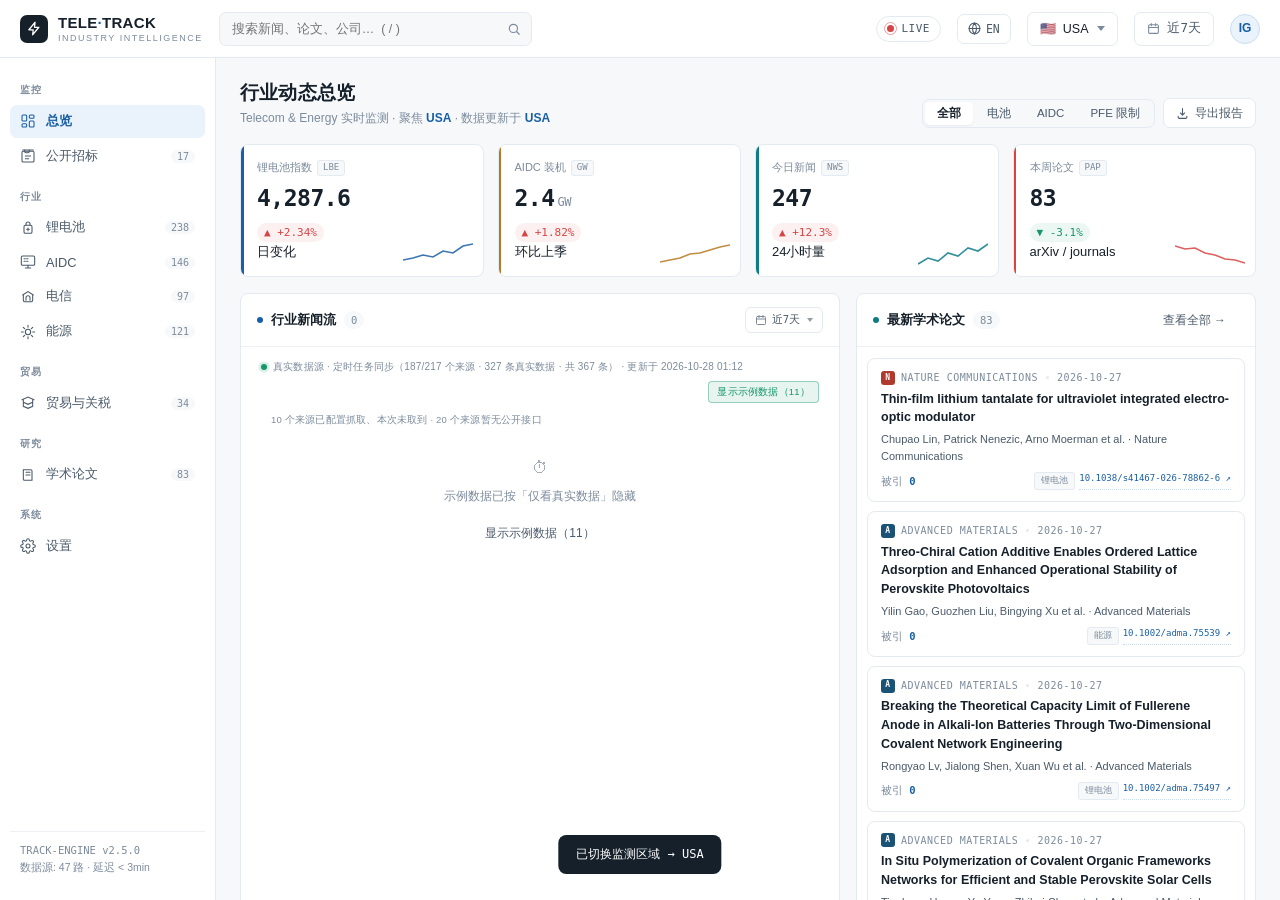
==== commit b544a41e: "update index.html (real-source data pipeline)" ====
--- a/index.html
+++ b/index.html
@@ -4,7 +4,7 @@
 <meta charset="UTF-8">
 <meta name="viewport" content="width=device-width, initial-scale=1.0">
 <title>TELE·TRACK — Industry Intelligence</title>
-<link rel="stylesheet" href="style.css?v=20261012a">
+<link rel="stylesheet" href="style.css?v=20261028a">
 </head>
 <body>
 <div class="app">
@@ -85,8 +85,8 @@
 
         <!-- Price table (LFP + AIDC focus) -->
         <div class="panel">
-          <div class="panel-head"><div class="panel-title"><span class="dot" style="background:var(--amber)"></span> <span data-i18n="pt_title">核心商品价格 · Spot Prices</span></div><div style="display:flex;gap:12px;align-items:center"><span style="font-family:var(--mono);font-size:10.5px;color:var(--ink-3)" id="priceStamp">UTC+8 09:41</span><span class="chip" style="cursor:default" id="priceCountryChip">🇨🇳 China</span></div></div>
-          <div class="panel-body" style="padding:0 8px"><table class="tbl" id="priceTable"></table></div>
+          <div class="panel-head"><div class="panel-title"><span class="dot" style="background:var(--amber)"></span> <span data-i18n="pt_title">核心商品价格 · Spot Prices</span></div><div style="display:flex;gap:12px;align-items:center"><span style="font-family:var(--mono);font-size:10.5px;color:var(--ink-3)" id="priceStamp" data-i18n="pt_stamp">示例数据 · 非实时</span><span class="chip" style="cursor:default" id="priceCountryChip">🇨🇳 China</span></div></div>
+          <div class="panel-body" style="padding:0 8px"><table class="tbl" id="priceTable"></table><div class="price-note" style="padding:8px 10px 10px;font-size:10.5px;color:var(--ink-3)" data-i18n="pt_note">表中价格与涨跌幅为静态示例数据，用于版面示意，不代表任何交易所或报价机构的实时行情。新闻与政策条目为真实抓取。</div></div>
         </div>
       </section>
 
@@ -173,7 +173,7 @@
           <!-- Raw material prices by country -->
           <div class="panel">
             <div class="panel-head"><div class="panel-title"><span class="dot" style="background:var(--amber)"></span> <span data-i18n="tr_mat_tbl">各国原材料实时价格</span></div></div>
-            <div class="panel-body" style="padding:0 8px"><table class="tbl" id="matPriceTable"></table><div class="tbl-src-hint" data-i18n="tr_src_hint">来源标注于各行 · 点击来源名跳转官方页面</div></div>
+            <div class="panel-body" style="padding:0 8px"><table class="tbl" id="matPriceTable"></table><div class="tbl-src-hint" data-i18n="tr_src_hint">来源标注于各行 · 点击来源名跳转官方页面</div><div class="price-note" style="padding:4px 10px 10px;font-size:10.5px;color:var(--ink-3)" data-i18n="tr_price_note">表中数字为静态示例数据，用于版面示意；来源列仅指示该品种的公开行情参考机构，不代表当前从其获取了报价。</div></div>
           </div>
         </div>
 
@@ -233,6 +233,6 @@
 <div class="modal-mask" id="dateModal"><div class="modal"><h3 data-i18n="dm_title">自定义日期范围</h3><div class="m-sub" data-i18n="dm_sub">选择新闻抓取的起止日期</div><div class="m-field"><label>START</label><input type="date" id="dStart" value="2026-08-01"></div><div class="m-field"><label>END</label><input type="date" id="dEnd" value="2026-08-21"></div><div class="m-field"><label>START TIME</label><input type="time" id="dStartT" value="00:00"></div><div class="m-field"><label>END TIME</label><input type="time" id="dEndT" value="23:59"></div><div class="m-actions"><button class="btn" id="dCancel" data-i18n="dm_cancel">取消</button><button class="btn primary" id="dApply" data-i18n="dm_apply">应用</button></div></div></div>
 <div class="toast" id="toast"></div>
 
-<script src="app.js?v=20261012a"></script>
+<script src="app.js?v=20261028a"></script>
 </body>
 </html>
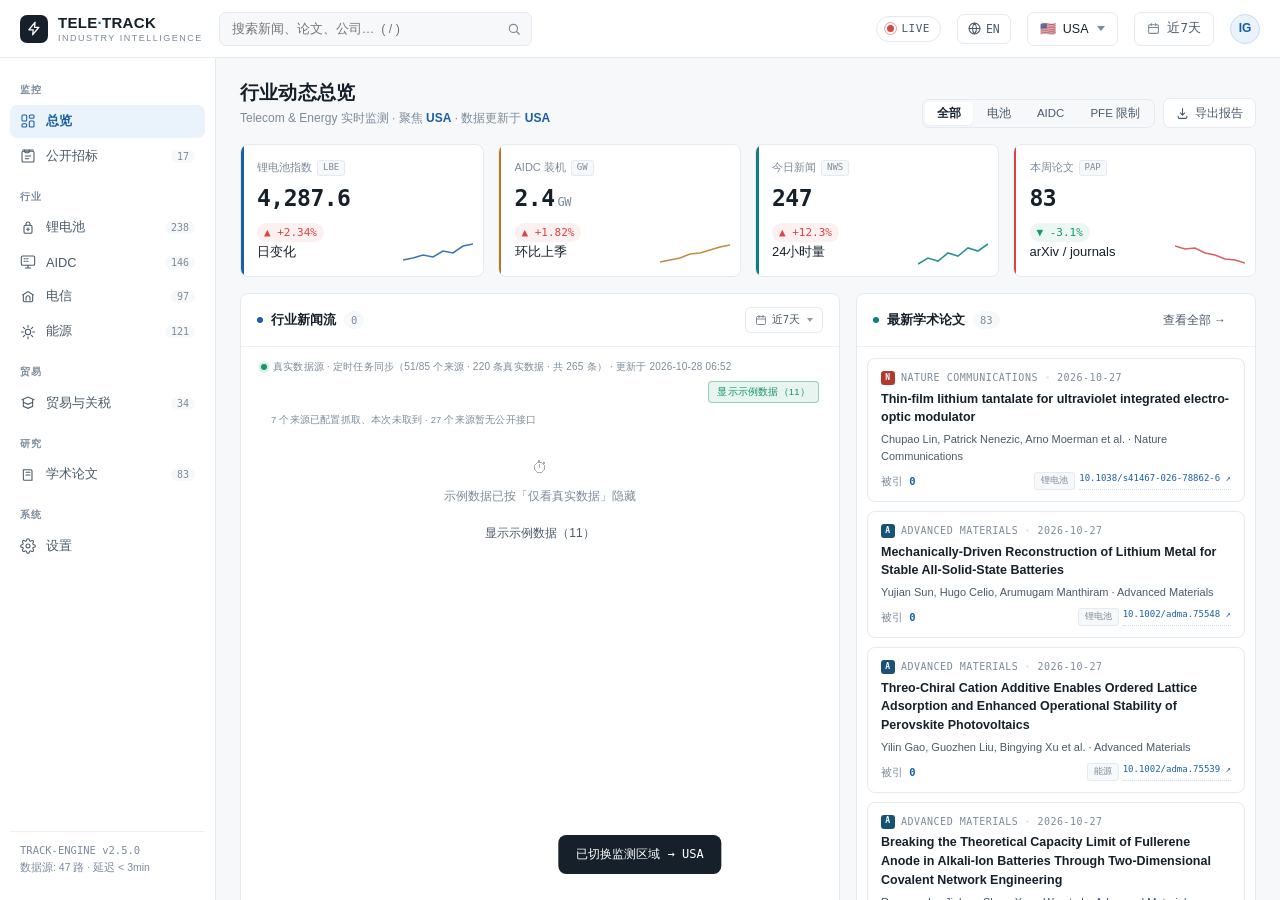
==== commit 9ee3cf61: "update index.html (real-source data pipeline)" ====
--- a/index.html
+++ b/index.html
@@ -4,7 +4,7 @@
 <meta charset="UTF-8">
 <meta name="viewport" content="width=device-width, initial-scale=1.0">
 <title>TELE·TRACK — Industry Intelligence</title>
-<link rel="stylesheet" href="style.css?v=20261028a">
+<link rel="stylesheet" href="style.css?v=20261028b">
 </head>
 <body>
 <div class="app">
@@ -233,6 +233,6 @@
 <div class="modal-mask" id="dateModal"><div class="modal"><h3 data-i18n="dm_title">自定义日期范围</h3><div class="m-sub" data-i18n="dm_sub">选择新闻抓取的起止日期</div><div class="m-field"><label>START</label><input type="date" id="dStart" value="2026-08-01"></div><div class="m-field"><label>END</label><input type="date" id="dEnd" value="2026-08-21"></div><div class="m-field"><label>START TIME</label><input type="time" id="dStartT" value="00:00"></div><div class="m-field"><label>END TIME</label><input type="time" id="dEndT" value="23:59"></div><div class="m-actions"><button class="btn" id="dCancel" data-i18n="dm_cancel">取消</button><button class="btn primary" id="dApply" data-i18n="dm_apply">应用</button></div></div></div>
 <div class="toast" id="toast"></div>
 
-<script src="app.js?v=20261028a"></script>
+<script src="app.js?v=20261028b"></script>
 </body>
 </html>
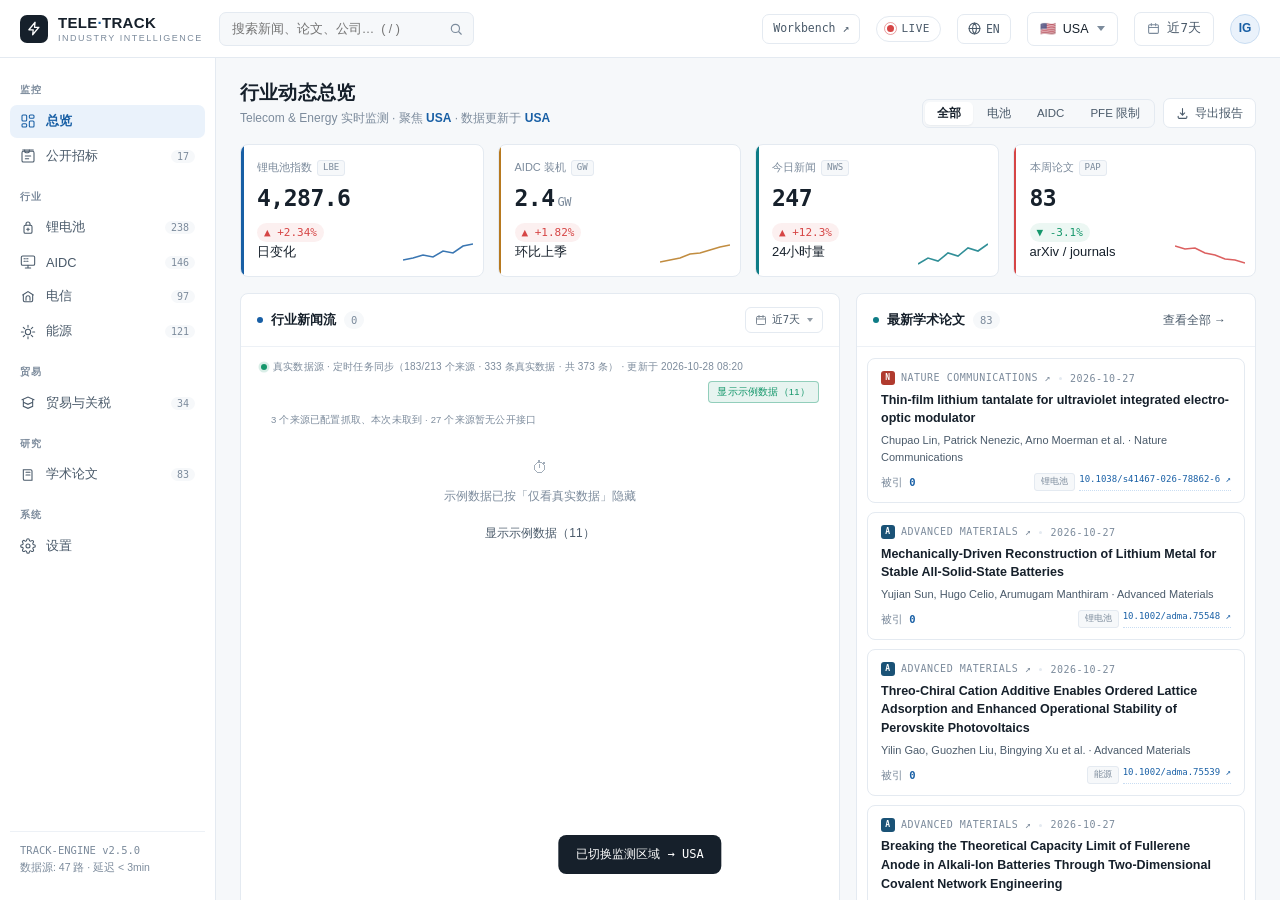
==== commit 891f2f7d: "update index.html (real-source data pipeline)" ====
--- a/index.html
+++ b/index.html
@@ -4,7 +4,7 @@
 <meta charset="UTF-8">
 <meta name="viewport" content="width=device-width, initial-scale=1.0">
 <title>TELE·TRACK — Industry Intelligence</title>
-<link rel="stylesheet" href="style.css?v=20261028b">
+<link rel="stylesheet" href="style.css?v=20261028d">
 </head>
 <body>
 <div class="app">
@@ -23,6 +23,7 @@
     </div>
     <div class="search"><input type="text" id="globalSearch" data-i18n-ph="search_ph" placeholder="搜索新闻、论文、公司…  ( / )"><svg viewBox="0 0 24 24" fill="none" stroke-width="2" stroke-linecap="round"><circle cx="11" cy="11" r="7"/><path d="m21 21-4.3-4.3"/></svg></div>
     <div class="top-spacer"></div>
+    <a class="lang-btn" href="./workbench.html" title="Marketing & BD Workbench" style="text-decoration:none" data-i18n-skip>Workbench ↗</a>
     <div class="live-badge"><span class="live-dot"></span><span>LIVE</span></div>
     <button class="lang-btn" id="langBtn"><svg class="globe" viewBox="0 0 24 24" fill="none" stroke="currentColor" stroke-width="2" stroke-linecap="round"><circle cx="12" cy="12" r="10"/><path d="M2 12h20M12 2a15.3 15.3 0 0 1 0 20M12 2a15.3 15.3 0 0 0 0 20"/></svg><span id="langLabel">EN</span></button>
     <div class="country-wrap" id="countryWrap">
@@ -233,6 +234,6 @@
 <div class="modal-mask" id="dateModal"><div class="modal"><h3 data-i18n="dm_title">自定义日期范围</h3><div class="m-sub" data-i18n="dm_sub">选择新闻抓取的起止日期</div><div class="m-field"><label>START</label><input type="date" id="dStart" value="2026-08-01"></div><div class="m-field"><label>END</label><input type="date" id="dEnd" value="2026-08-21"></div><div class="m-field"><label>START TIME</label><input type="time" id="dStartT" value="00:00"></div><div class="m-field"><label>END TIME</label><input type="time" id="dEndT" value="23:59"></div><div class="m-actions"><button class="btn" id="dCancel" data-i18n="dm_cancel">取消</button><button class="btn primary" id="dApply" data-i18n="dm_apply">应用</button></div></div></div>
 <div class="toast" id="toast"></div>
 
-<script src="app.js?v=20261028b"></script>
+<script src="app.js?v=20261028d"></script>
 </body>
 </html>
--- a/style.css
+++ b/style.css
@@ -142,6 +142,8 @@
 .paper{border:1px solid var(--line);border-radius:8px;padding:11px 13px;margin:9px 0;transition:border .12s}
 .paper:hover{border-color:var(--accent-line)}
 .paper .p-journal{display:flex;align-items:center;gap:6px;font-size:10px;font-family:var(--mono);color:var(--ink-3);letter-spacing:.5px;text-transform:uppercase}
+.paper .p-journal .p-journal-link{color:inherit;text-decoration:none;border-bottom:1px dotted transparent}
+.paper .p-journal .p-journal-link:hover{color:var(--accent);border-bottom-color:var(--accent)}
 .paper .p-journal .j-ico{width:14px;height:14px;border-radius:3px;display:inline-flex;align-items:center;justify-content:center;font-size:8px;font-weight:700;color:#fff}
 .paper .p-title{font-size:12.5px;font-weight:600;margin-top:4px;line-height:1.5;cursor:pointer}
 .paper .p-title:hover{color:var(--accent)}
@@ -286,6 +288,12 @@
 .tbl td.name .t-src{display:block;margin-top:3px;font-family:var(--sans);font-weight:400;font-size:9px;letter-spacing:.2px;line-height:1.45}
 .tbl .t-src a{color:var(--teal);text-decoration:none;border-bottom:1px dotted transparent}
 .tbl .t-src a:hover{color:var(--teal);border-bottom-color:var(--teal)}
+/* price-group header row: group label left, reference-source link right */
+.price-group th{display:flex;align-items:baseline;justify-content:space-between;gap:10px}
+.price-group .grp-head{white-space:nowrap}
+.price-group .t-src{font-size:9px;font-weight:400;font-family:var(--sans);letter-spacing:.2px;white-space:nowrap}
+.price-group .t-src a{color:var(--teal);text-decoration:none;border-bottom:1px dotted transparent}
+.price-group .t-src a:hover{border-bottom-color:var(--teal)}
 .tbl-src-hint{font-size:9px;color:var(--ink-3);padding:6px 10px 5px;letter-spacing:.3px;line-height:1.5}
 .deploy-banner{background:var(--ink);color:#fff;padding:8px 20px;font-size:11.5px;display:flex;align-items:center;justify-content:center;gap:10px;flex-shrink:0}
 .deploy-banner a{color:#7DC4FF;text-decoration:none;font-family:var(--mono)}
@@ -342,6 +350,8 @@
 .tender-meta .sep{width:3px;height:3px;border-radius:50%;background:var(--line);flex-shrink:0}
 .tender-meta .tend-agency{font-weight:500;color:var(--ink-2)}
 .tender-meta .tend-src{font-weight:600;color:var(--accent)}
+.tender-meta a.tend-src{text-decoration:none;border-bottom:1px dotted transparent}
+.tender-meta a.tend-src:hover{border-bottom-color:var(--accent)}
 .tender-right{display:flex;flex-direction:column;align-items:flex-end;gap:5px;flex-shrink:0;min-width:112px}
 .tender-budget{font-family:var(--mono);font-size:15px;font-weight:600;color:var(--ink);letter-spacing:-.3px}
 .tender-ddl{font-size:10.5px;font-family:var(--mono);padding:1.5px 9px;border-radius:10px}
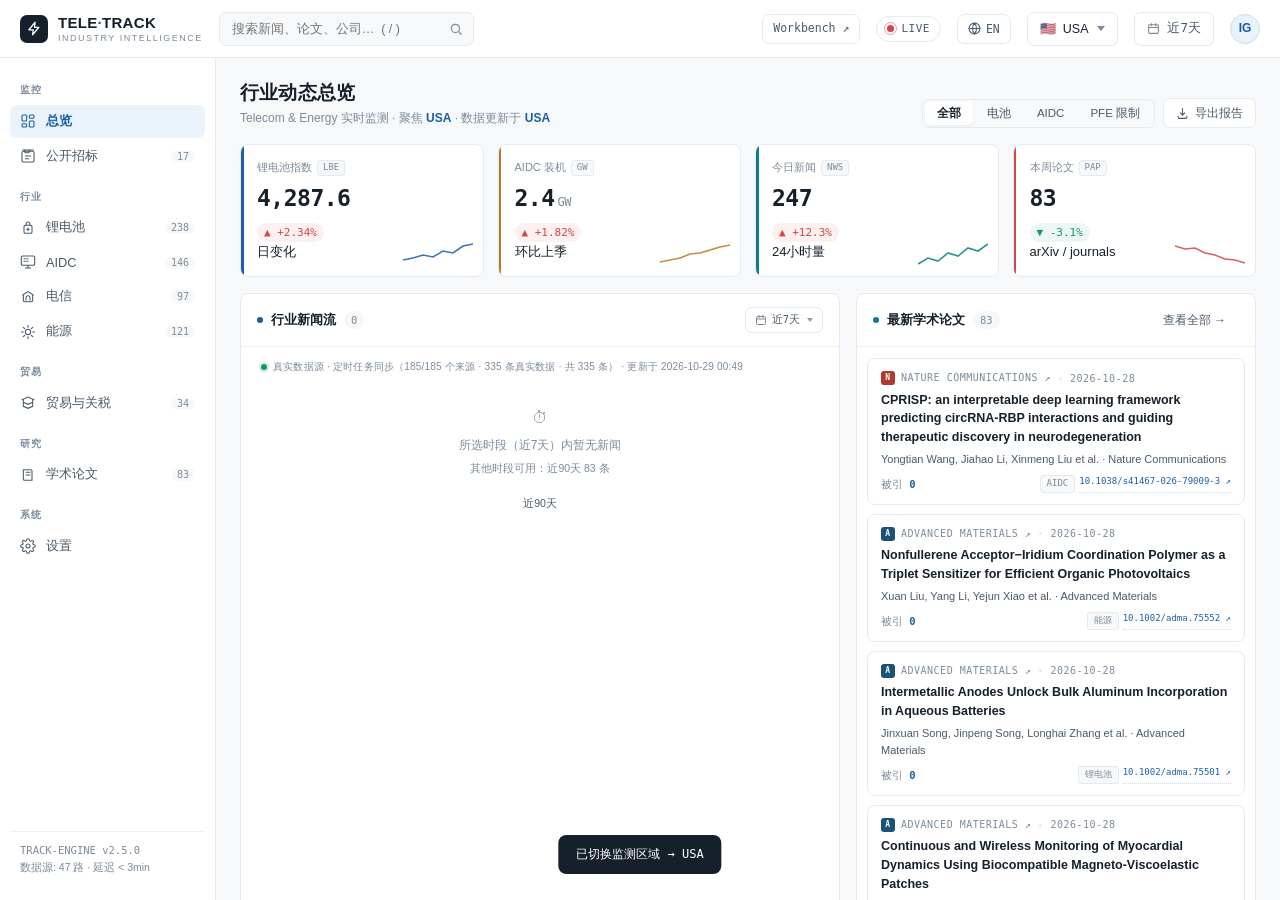
==== commit 6bca7c0c: "update index.html (real-source data pipeline)" ====
--- a/index.html
+++ b/index.html
@@ -4,7 +4,7 @@
 <meta charset="UTF-8">
 <meta name="viewport" content="width=device-width, initial-scale=1.0">
 <title>TELE·TRACK — Industry Intelligence</title>
-<link rel="stylesheet" href="style.css?v=20261028d">
+<link rel="stylesheet" href="style.css?v=20261029a">
 </head>
 <body>
 <div class="app">
@@ -234,6 +234,6 @@
 <div class="modal-mask" id="dateModal"><div class="modal"><h3 data-i18n="dm_title">自定义日期范围</h3><div class="m-sub" data-i18n="dm_sub">选择新闻抓取的起止日期</div><div class="m-field"><label>START</label><input type="date" id="dStart" value="2026-08-01"></div><div class="m-field"><label>END</label><input type="date" id="dEnd" value="2026-08-21"></div><div class="m-field"><label>START TIME</label><input type="time" id="dStartT" value="00:00"></div><div class="m-field"><label>END TIME</label><input type="time" id="dEndT" value="23:59"></div><div class="m-actions"><button class="btn" id="dCancel" data-i18n="dm_cancel">取消</button><button class="btn primary" id="dApply" data-i18n="dm_apply">应用</button></div></div></div>
 <div class="toast" id="toast"></div>
 
-<script src="app.js?v=20261028d"></script>
+<script src="app.js?v=20261029a"></script>
 </body>
 </html>
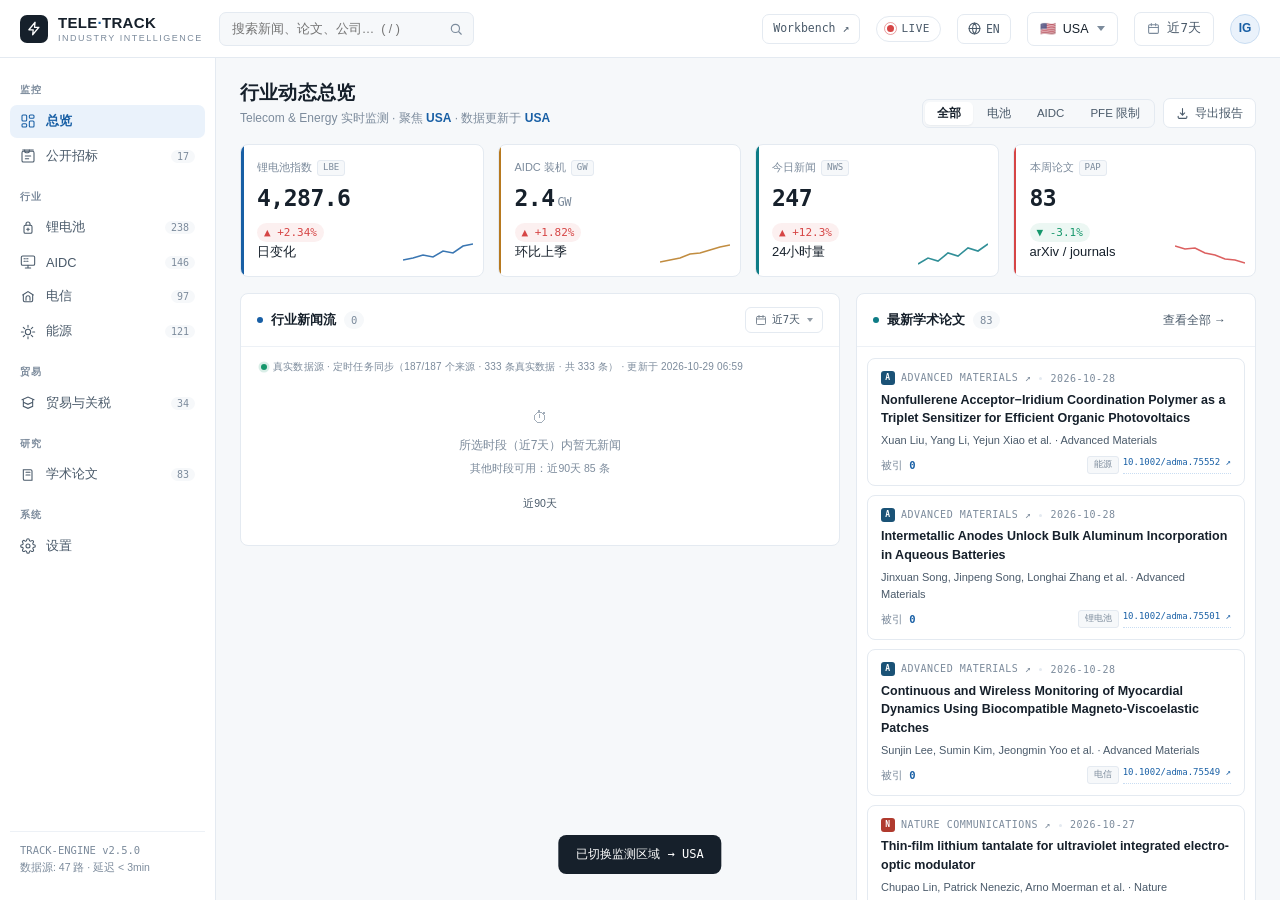
==== commit 1b5df2d3: "update index.html (real-source data pipeline)" ====
--- a/index.html
+++ b/index.html
@@ -4,7 +4,7 @@
 <meta charset="UTF-8">
 <meta name="viewport" content="width=device-width, initial-scale=1.0">
 <title>TELE·TRACK — Industry Intelligence</title>
-<link rel="stylesheet" href="style.css?v=20261029a">
+<link rel="stylesheet" href="style.css?v=20261029e">
 </head>
 <body>
 <div class="app">
@@ -234,6 +234,6 @@
 <div class="modal-mask" id="dateModal"><div class="modal"><h3 data-i18n="dm_title">自定义日期范围</h3><div class="m-sub" data-i18n="dm_sub">选择新闻抓取的起止日期</div><div class="m-field"><label>START</label><input type="date" id="dStart" value="2026-08-01"></div><div class="m-field"><label>END</label><input type="date" id="dEnd" value="2026-08-21"></div><div class="m-field"><label>START TIME</label><input type="time" id="dStartT" value="00:00"></div><div class="m-field"><label>END TIME</label><input type="time" id="dEndT" value="23:59"></div><div class="m-actions"><button class="btn" id="dCancel" data-i18n="dm_cancel">取消</button><button class="btn primary" id="dApply" data-i18n="dm_apply">应用</button></div></div></div>
 <div class="toast" id="toast"></div>
 
-<script src="app.js?v=20261029a"></script>
+<script src="app.js?v=20261029e"></script>
 </body>
 </html>
--- a/style.css
+++ b/style.css
@@ -171,7 +171,7 @@
 .grid-line{stroke:var(--line-2);stroke-dasharray:3 4}
 .area{opacity:.08}
 .cols-2{display:grid;grid-template-columns:1fr 1fr;gap:16px}
-.cols-32{display:grid;grid-template-columns:3fr 2fr;gap:16px}
+.cols-32{display:grid;grid-template-columns:3fr 2fr;gap:16px;align-items:start}
 @media(max-width:1100px){.cols-32,.cols-2{grid-template-columns:1fr}.kpi-row{grid-template-columns:repeat(2,1fr)}}
 table.tbl{width:100%;border-collapse:collapse;font-size:12px}
 .tbl th{font-size:10px;text-transform:uppercase;letter-spacing:.8px;color:var(--ink-3);text-align:left;padding:9px 10px;border-bottom:1px solid var(--line);font-weight:600}
